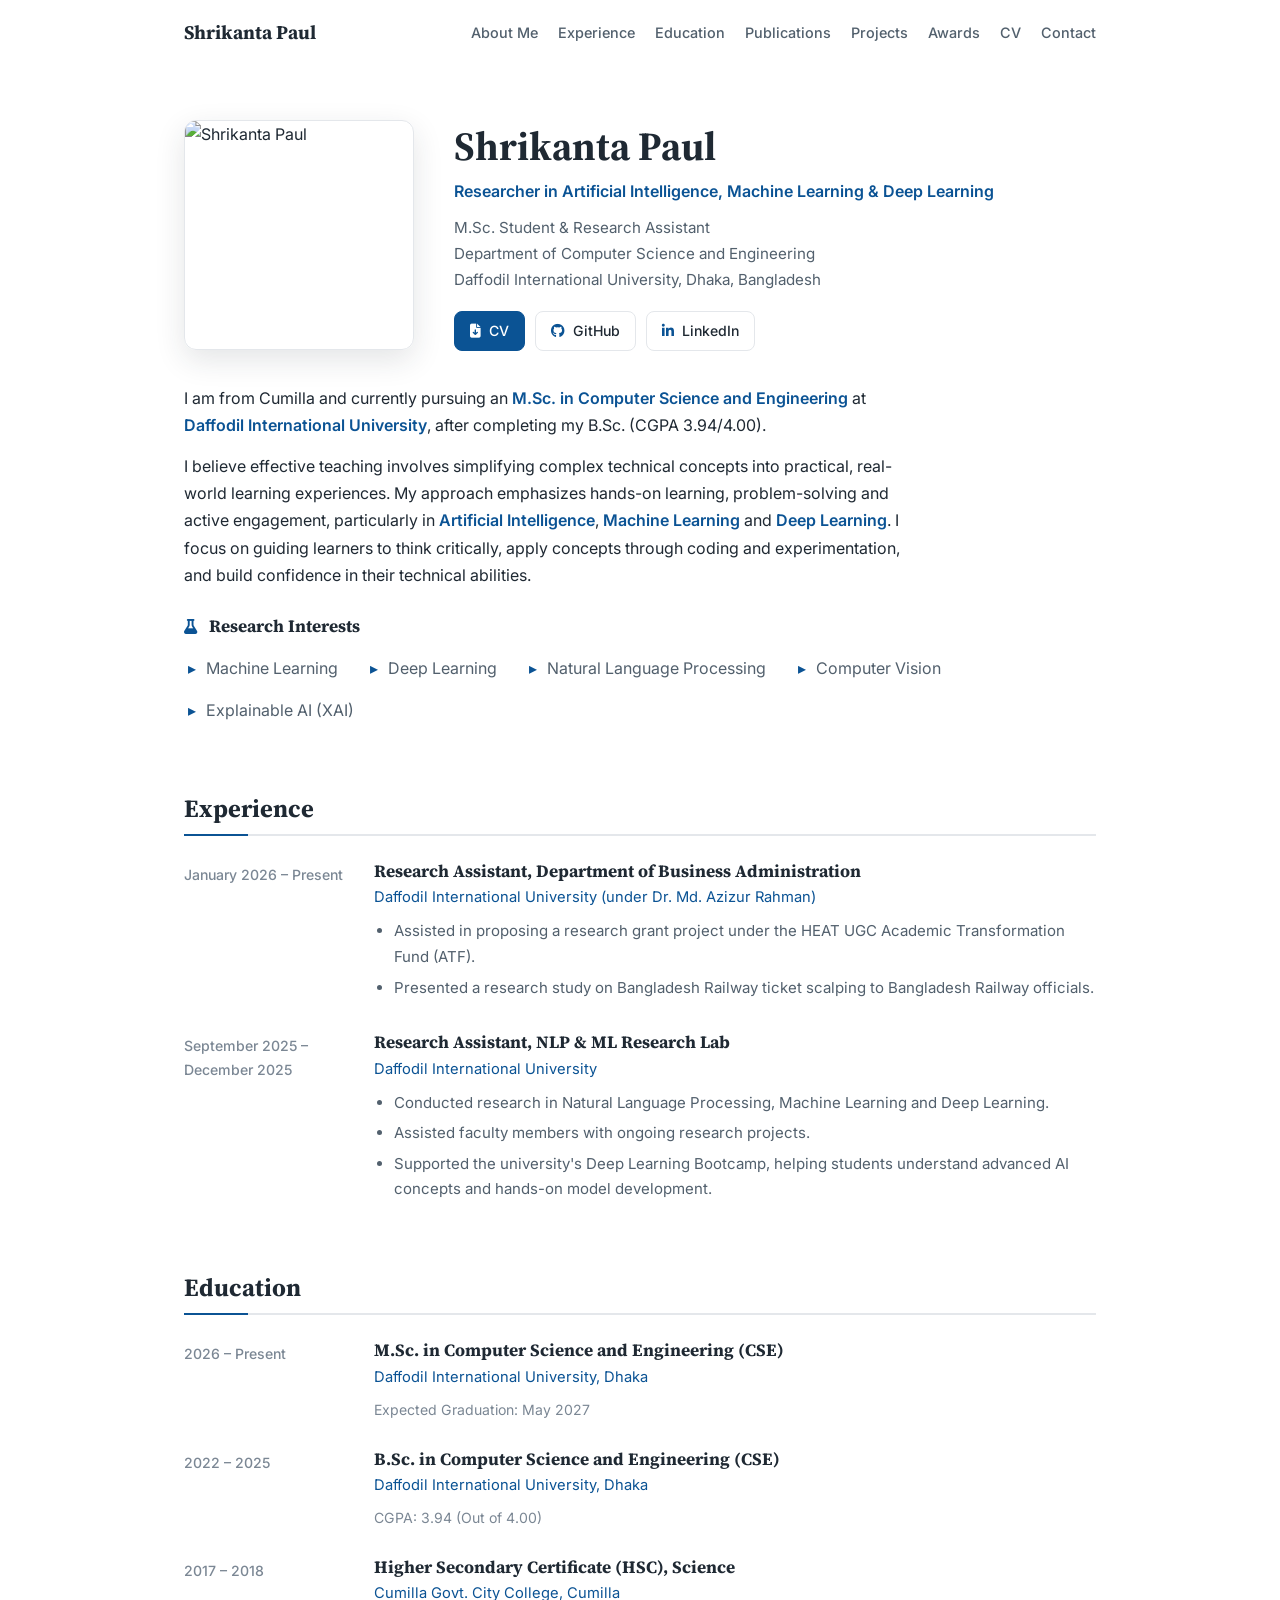
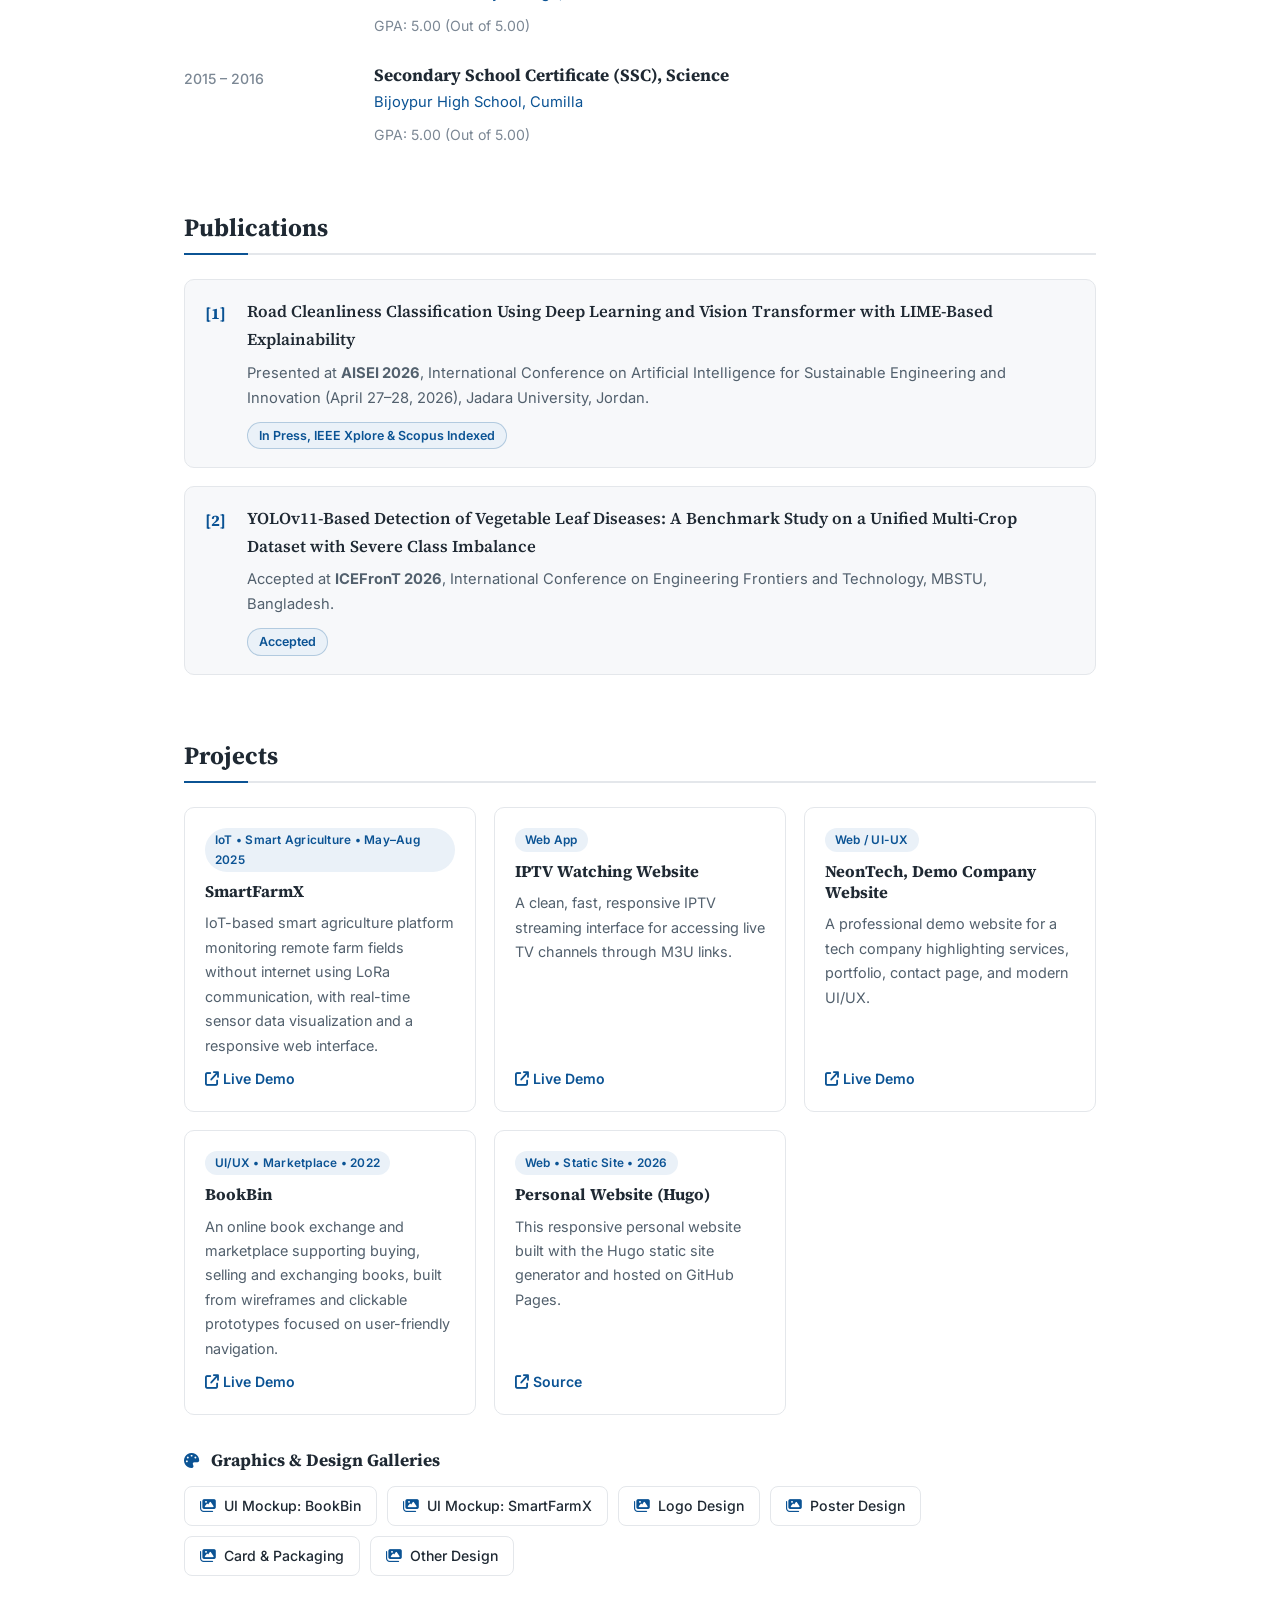
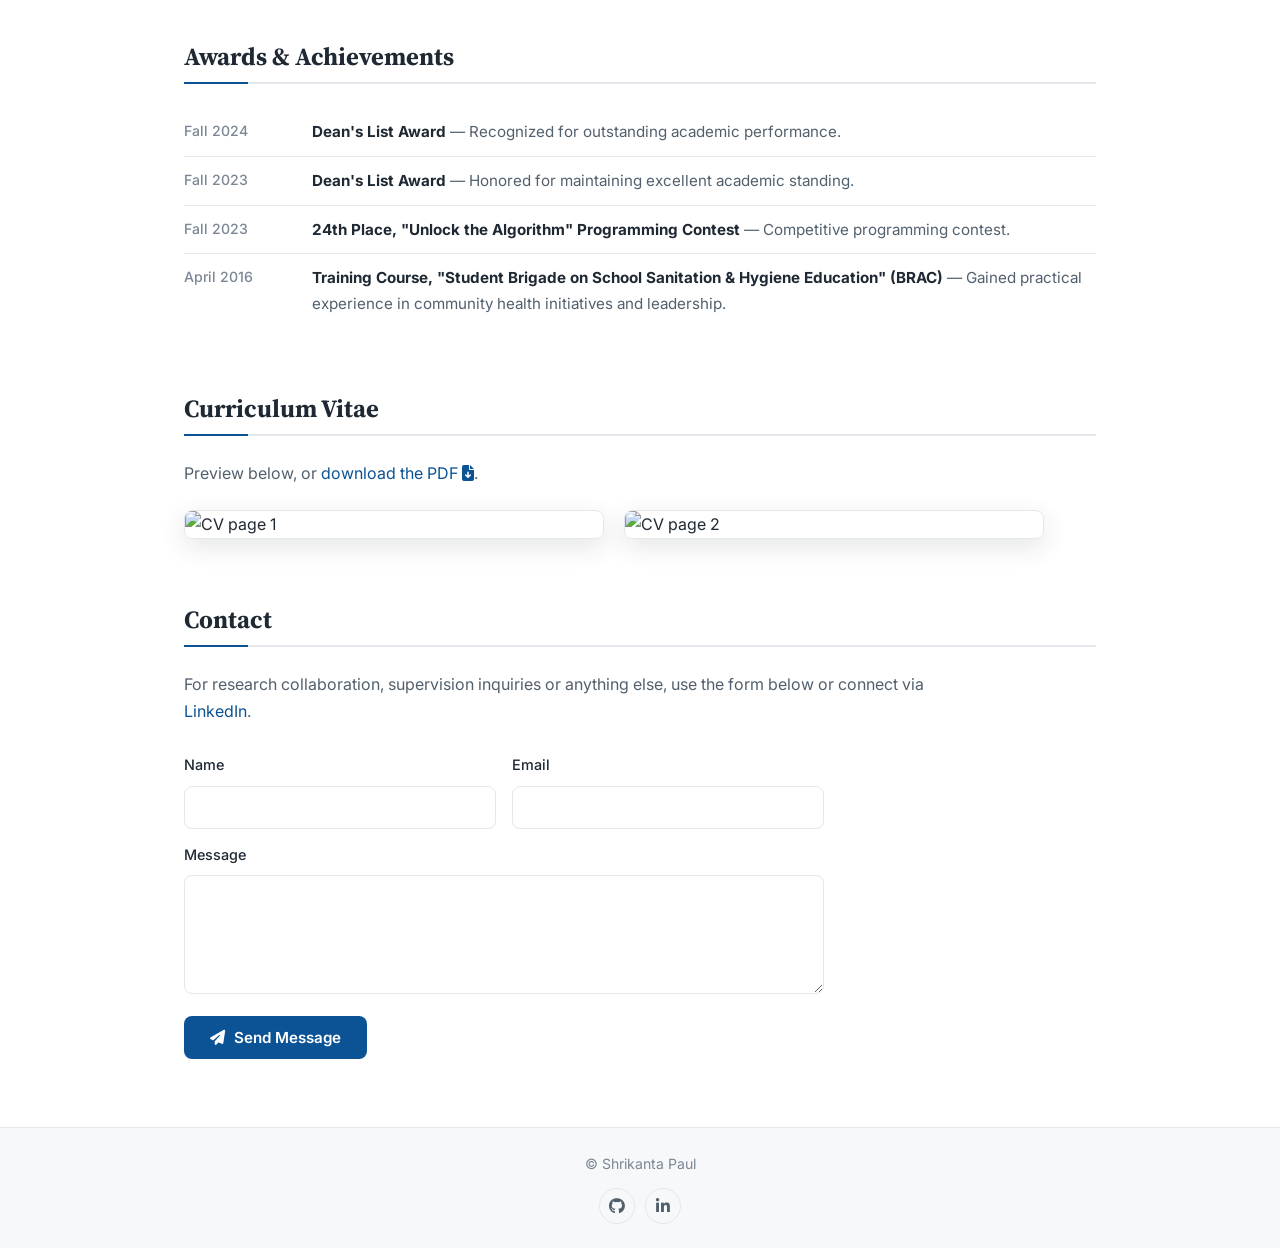
==== index.html @ 0e190e27 "Deploy: footer social links" ====
<!doctype html><html lang=en-us><head><meta name=generator content="Hugo 0.163.3"><meta charset=UTF-8><meta name=viewport content="width=device-width,initial-scale=1"><title>Shrikanta Paul | AI & ML Researcher</title><meta name=description content="Shrikanta Paul, AI and Machine Learning Researcher. M.Sc. CSE student exploring Artificial Intelligence, Machine Learning and Deep Learning."><link rel=icon href=/favicon.svg type=image/svg+xml><link rel=preconnect href=https://fonts.googleapis.com><link rel=preconnect href=https://fonts.gstatic.com crossorigin><link href="https://fonts.googleapis.com/css2?family=Source+Serif+4:ital,opsz,wght@0,8..60,400;0,8..60,600;0,8..60,700;1,8..60,400&family=Inter:wght@400;500;600&display=swap" rel=stylesheet><link rel=stylesheet href=https://cdnjs.cloudflare.com/ajax/libs/font-awesome/6.5.0/css/all.min.css><link rel=stylesheet href=/css/main.min.c686d655501d9cb1cd0c669bfc68cc7a41bc834d6777357bebd9954d4dd7a2ab.css integrity="sha256-xobWVVAdnLHNDGab/GjMekG8g01ndzV769mVTU3Xoqs="></head><body><header><nav><a href=#top class=nav-brand>Shrikanta Paul</a>
<button class=nav-toggle aria-label=Menu><i class="fas fa-bars"></i></button><ul id=navMenu><li><a href=#about>About Me</a></li><li><a href=#experience>Experience</a></li><li><a href=#education>Education</a></li><li><a href=#publications>Publications</a></li><li><a href=#projects>Projects</a></li><li><a href=#awards>Awards</a></li><li><a href=#cv>CV</a></li><li><a href=#contact>Contact</a></li></ul></nav></header><main id=top><section class="section profile" id=about><div class=profile-grid><div class=profile-photo><img src=/img/profile.png alt="Shrikanta Paul"></div><div class=profile-head><h1>Shrikanta Paul</h1><p class=profile-role>Researcher in Artificial Intelligence, Machine Learning & Deep Learning</p><p class=profile-affil>M.Sc. Student & Research Assistant<br>Department of Computer Science and Engineering<br>Daffodil International University, Dhaka, Bangladesh</p><div class=profile-links><a href=/files/Shrikanta_Paul_CV.pdf download class="plink plink-primary"><i class="fas fa-file-arrow-down"></i> CV</a>
<a href=https://github.com/spaul571 target=_blank rel=noopener class=plink><i class="fab fa-github"></i> GitHub</a>
<a href=https://www.linkedin.com/in/spaul571/ target=_blank rel=noopener class=plink><i class="fab fa-linkedin-in"></i> LinkedIn</a></div></div></div><div class=bio><p>I am from Cumilla and currently pursuing an <strong>M.Sc. in Computer Science and Engineering</strong> at <strong>Daffodil International University</strong>, after completing my B.Sc. (CGPA 3.94/4.00).</p><p>I believe effective teaching involves simplifying complex technical concepts into practical, real-world learning experiences. My approach emphasizes hands-on learning, problem-solving and active engagement, particularly in <strong>Artificial Intelligence</strong>, <strong>Machine Learning</strong> and <strong>Deep Learning</strong>. I focus on guiding learners to think critically, apply concepts through coding and experimentation, and build confidence in their technical abilities.</p></div><div class=interests-block><h3 class=minihead><i class="fas fa-flask"></i> Research Interests</h3><ul class=interests><li>Machine Learning</li><li>Deep Learning</li><li>Natural Language Processing</li><li>Computer Vision</li><li>Explainable AI (XAI)</li></ul></div></section><section class=section id=experience><h2 class=section-title>Experience</h2><div class=exp-list><div class=exp><div class=exp-side>January 2026 – Present</div><div class=exp-body><h3>Research Assistant, Department of Business Administration</h3><p class=exp-org>Daffodil International University (under Dr. Md. Azizur Rahman)</p><ul><li>Assisted in proposing a research grant project under the HEAT UGC Academic Transformation Fund (ATF).</li><li>Presented a research study on Bangladesh Railway ticket scalping to Bangladesh Railway officials.</li></ul></div></div><div class=exp><div class=exp-side>September 2025 – December 2025</div><div class=exp-body><h3>Research Assistant, NLP & ML Research Lab</h3><p class=exp-org>Daffodil International University</p><ul><li>Conducted research in Natural Language Processing, Machine Learning and Deep Learning.</li><li>Assisted faculty members with ongoing research projects.</li><li>Supported the university's Deep Learning Bootcamp, helping students understand advanced AI concepts and hands-on model development.</li></ul></div></div></div></section><section class=section id=education><h2 class=section-title>Education</h2><div class=exp-list><div class=exp><div class=exp-side>2026 – Present</div><div class=exp-body><h3>M.Sc. in Computer Science and Engineering (CSE)</h3><p class=exp-org>Daffodil International University, Dhaka</p><p class=edu-detail>Expected Graduation: May 2027</p></div></div><div class=exp><div class=exp-side>2022 – 2025</div><div class=exp-body><h3>B.Sc. in Computer Science and Engineering (CSE)</h3><p class=exp-org>Daffodil International University, Dhaka</p><p class=edu-detail>CGPA: 3.94 (Out of 4.00)</p></div></div><div class=exp><div class=exp-side>2017 – 2018</div><div class=exp-body><h3>Higher Secondary Certificate (HSC), Science</h3><p class=exp-org>Cumilla Govt. City College, Cumilla</p><p class=edu-detail>GPA: 5.00 (Out of 5.00)</p></div></div><div class=exp><div class=exp-side>2015 – 2016</div><div class=exp-body><h3>Secondary School Certificate (SSC), Science</h3><p class=exp-org>Bijoypur High School, Cumilla</p><p class=edu-detail>GPA: 5.00 (Out of 5.00)</p></div></div></div></section><section class=section id=publications><h2 class=section-title>Publications</h2><ol class=pub-list><li class=pub><p class=pub-title>Road Cleanliness Classification Using Deep Learning and Vision Transformer with LIME-Based Explainability</p><p class=pub-venue>Presented at <strong>AISEI 2026</strong>, International Conference on Artificial Intelligence for Sustainable Engineering and Innovation (April 27–28, 2026), Jadara University, Jordan.</p><span class=pub-status>In Press, IEEE Xplore & Scopus Indexed</span></li><li class=pub><p class=pub-title>YOLOv11-Based Detection of Vegetable Leaf Diseases: A Benchmark Study on a Unified Multi-Crop Dataset with Severe Class Imbalance</p><p class=pub-venue>Accepted at <strong>ICEFronT 2026</strong>, International Conference on Engineering Frontiers and Technology, MBSTU, Bangladesh.</p><span class=pub-status>Accepted</span></li></ol></section><section class=section id=projects><h2 class=section-title>Projects</h2><div class=proj-grid><div class=proj><span class=proj-tag>IoT • Smart Agriculture • May–Aug 2025</span><h3>SmartFarmX</h3><p>IoT-based smart agriculture platform monitoring remote farm fields without internet using LoRa communication, with real-time sensor data visualization and a responsive web interface.</p><a href=https://smart-farm-x-web.vercel.app/ target=_blank rel=noopener class=proj-link><i class="fas fa-arrow-up-right-from-square"></i> Live Demo</a></div><div class=proj><span class=proj-tag>Web App</span><h3>IPTV Watching Website</h3><p>A clean, fast, responsive IPTV streaming interface for accessing live TV channels through M3U links.</p><a href=https://iptv-nine-mu.vercel.app/ target=_blank rel=noopener class=proj-link><i class="fas fa-arrow-up-right-from-square"></i> Live Demo</a></div><div class=proj><span class=proj-tag>Web / UI-UX</span><h3>NeonTech, Demo Company Website</h3><p>A professional demo website for a tech company highlighting services, portfolio, contact page, and modern UI/UX.</p><a href=https://neon-tech-lemon.vercel.app/ target=_blank rel=noopener class=proj-link><i class="fas fa-arrow-up-right-from-square"></i> Live Demo</a></div><div class=proj><span class=proj-tag>UI/UX • Marketplace • 2022</span><h3>BookBin</h3><p>An online book exchange and marketplace supporting buying, selling and exchanging books, built from wireframes and clickable prototypes focused on user-friendly navigation.</p><a href=https://book-bin.vercel.app/ target=_blank rel=noopener class=proj-link><i class="fas fa-arrow-up-right-from-square"></i> Live Demo</a></div><div class=proj><span class=proj-tag>Web • Static Site • 2026</span><h3>Personal Website (Hugo)</h3><p>This responsive personal website built with the Hugo static site generator and hosted on GitHub Pages.</p><a href=https://github.com/spaul571/spaul571.github.io target=_blank rel=noopener class=proj-link><i class="fas fa-arrow-up-right-from-square"></i> Source</a></div></div><h3 class="minihead gallery-head"><i class="fas fa-palette"></i> Graphics & Design Galleries</h3><div class=gallery-links><a href="https://drive.google.com/drive/folders/1dFiENhHYi3uqFHRtt2kC9nS1DutMg8PA?usp=sharing" target=_blank rel=noopener class=plink><i class="fas fa-images"></i> UI Mockup: BookBin</a>
<a href="https://drive.google.com/drive/folders/19_RV44xCuXRyS_zGtEiZJJUvyyCZaxeF?usp=sharing" target=_blank rel=noopener class=plink><i class="fas fa-images"></i> UI Mockup: SmartFarmX</a>
<a href="https://drive.google.com/drive/folders/1LIZGwn8Xtza4l0kOhp_63oBq0ILiDCh_?usp=sharing" target=_blank rel=noopener class=plink><i class="fas fa-images"></i> Logo Design</a>
<a href="https://drive.google.com/drive/folders/1N9jx-7cYmVI6q_qzzs6HKSzXKYJD4tTV?usp=sharing" target=_blank rel=noopener class=plink><i class="fas fa-images"></i> Poster Design</a>
<a href="https://drive.google.com/drive/folders/13kSblbI6_4yY5yyubV-zOzgXqsFllXiB?usp=sharing" target=_blank rel=noopener class=plink><i class="fas fa-images"></i> Card & Packaging</a>
<a href="https://drive.google.com/drive/folders/1x_8MqnDj3zU004iTFVY1QnDr-uJ0KNbg?usp=sharing" target=_blank rel=noopener class=plink><i class="fas fa-images"></i> Other Design</a></div></section><section class=section id=awards><h2 class=section-title>Awards & Achievements</h2><ul class=award-list><li><span class=award-year>Fall 2024</span>
<span class=award-text><strong>Dean's List Award</strong> — Recognized for outstanding academic performance.</span></li><li><span class=award-year>Fall 2023</span>
<span class=award-text><strong>Dean's List Award</strong> — Honored for maintaining excellent academic standing.</span></li><li><span class=award-year>Fall 2023</span>
<span class=award-text><strong>24th Place, "Unlock the Algorithm" Programming Contest</strong> — Competitive programming contest.</span></li><li><span class=award-year>April 2016</span>
<span class=award-text><strong>Training Course, "Student Brigade on School Sanitation & Hygiene Education" (BRAC)</strong> — Gained practical experience in community health initiatives and leadership.</span></li></ul></section><section class=section id=cv><h2 class=section-title>Curriculum Vitae</h2><p class=cv-lead>Preview below, or <a href=/files/Shrikanta_Paul_CV.pdf download>download the PDF <i class="fas fa-file-arrow-down"></i></a>.</p><div class=resume-preview><img src=/img/resume-page-1.png alt="CV page 1" loading=lazy>
<img src=/img/resume-page-2.png alt="CV page 2" loading=lazy></div></section><section class=section id=contact><h2 class=section-title>Contact</h2><p class=cv-lead>For research collaboration, supervision inquiries or anything else, use the form below or connect via <a href=https://www.linkedin.com/in/spaul571/ target=_blank rel=noopener>LinkedIn</a>.</p><form class=contact-form action=https://formsubmit.co/paul15-4868@diu.edu.bd method=POST><input type=hidden name=_subject value="New message from personal website">
<input type=hidden name=_captcha value=false>
<input type=hidden name=_template value=table><div class=form-row><div><label for=name>Name</label>
<input type=text id=name name=name required></div><div><label for=email>Email</label>
<input type=email id=email name=email required></div></div><label for=message>Message</label>
<textarea id=message name=message rows=5 required></textarea>
<button type=submit><i class="fas fa-paper-plane"></i> Send Message</button></form></section></main><footer><div class=footer-inner><p>© Shrikanta Paul</p><div class=footer-socials><a href=https://github.com/spaul571 target=_blank rel=noopener aria-label=GitHub><i class="fab fa-github"></i></a>
<a href=https://www.linkedin.com/in/spaul571/ target=_blank rel=noopener aria-label=LinkedIn><i class="fab fa-linkedin-in"></i></a></div></div></footer><button class=to-top id=toTop aria-label="Back to top"><i class="fas fa-arrow-up"></i></button>
<script>const toggle=document.querySelector(".nav-toggle"),menu=document.getElementById("navMenu");toggle.addEventListener("click",()=>menu.classList.toggle("open")),menu.querySelectorAll("a").forEach(e=>e.addEventListener("click",()=>menu.classList.remove("open")));const toTop=document.getElementById("toTop");window.addEventListener("scroll",()=>{toTop.classList.toggle("show",window.scrollY>500),document.querySelector("header").classList.toggle("scrolled",window.scrollY>10)}),toTop.addEventListener("click",()=>window.scrollTo({top:0,behavior:"smooth"}))</script></body></html>
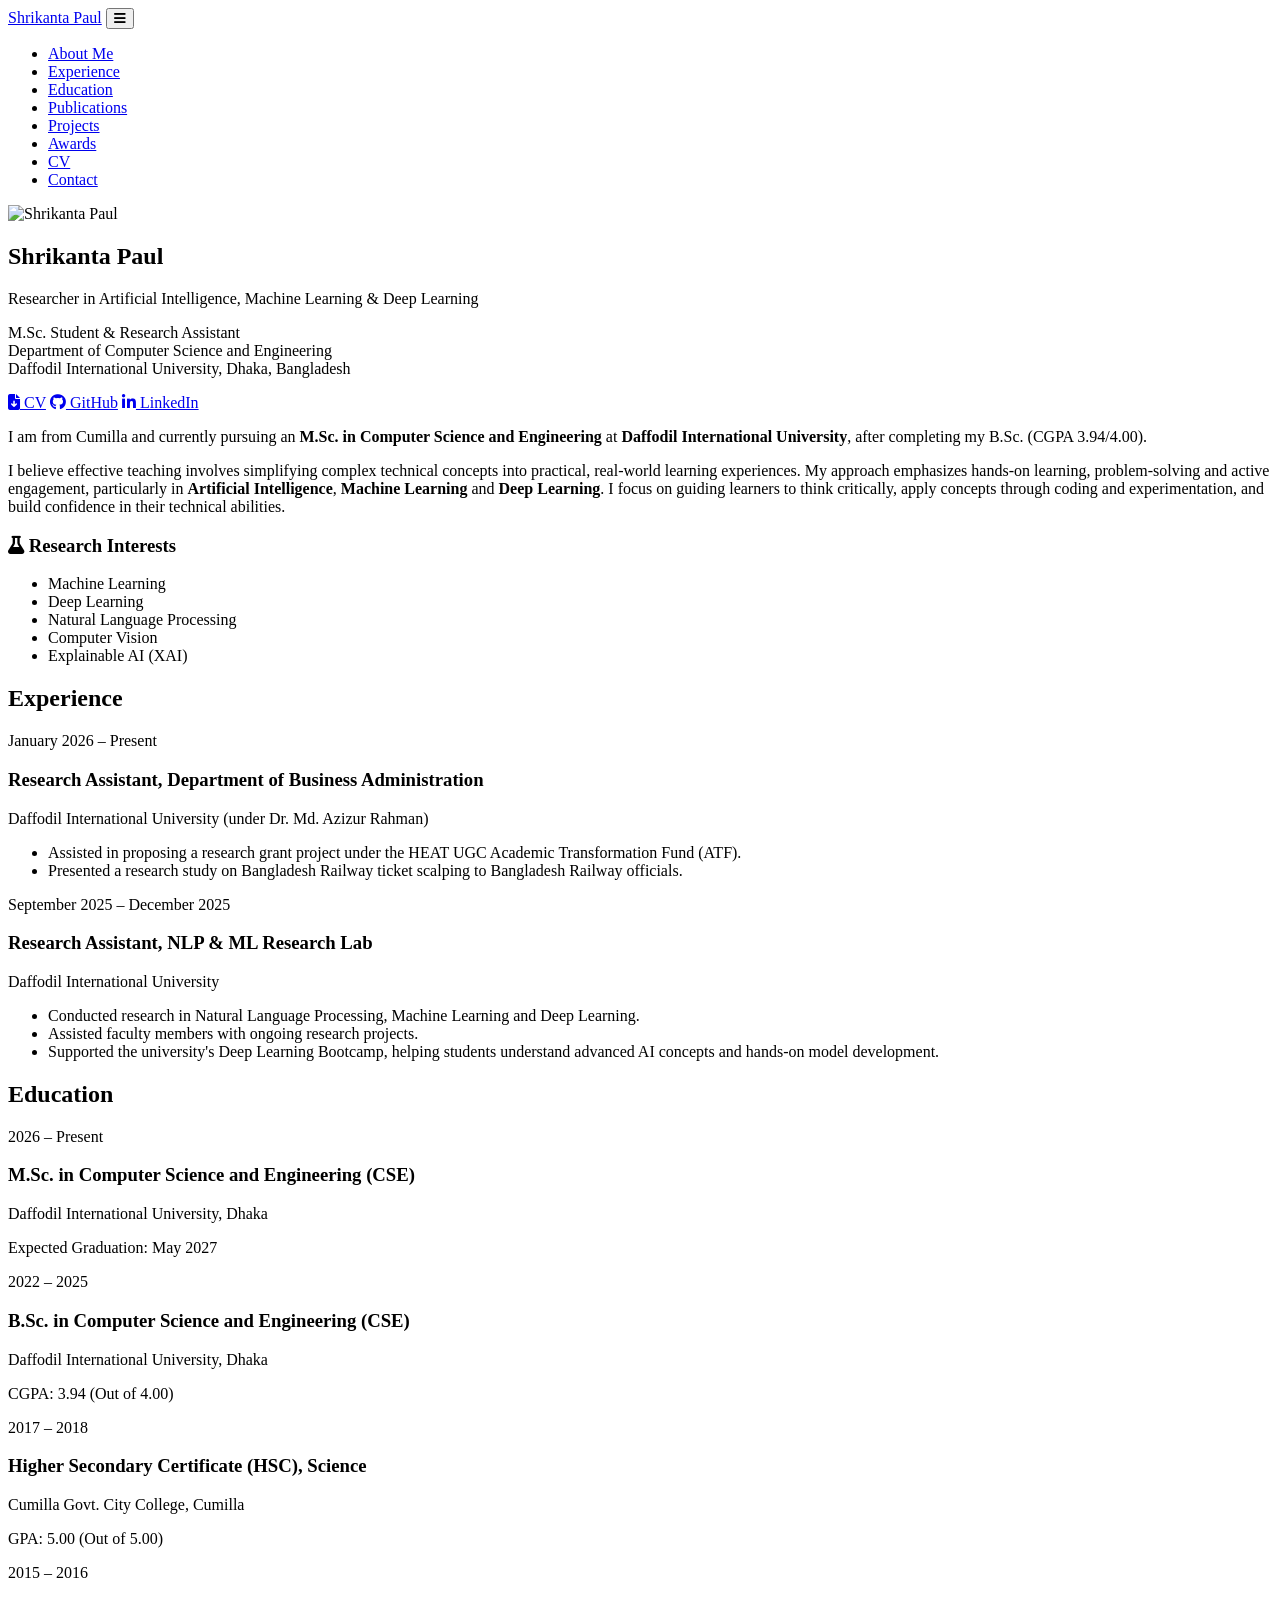
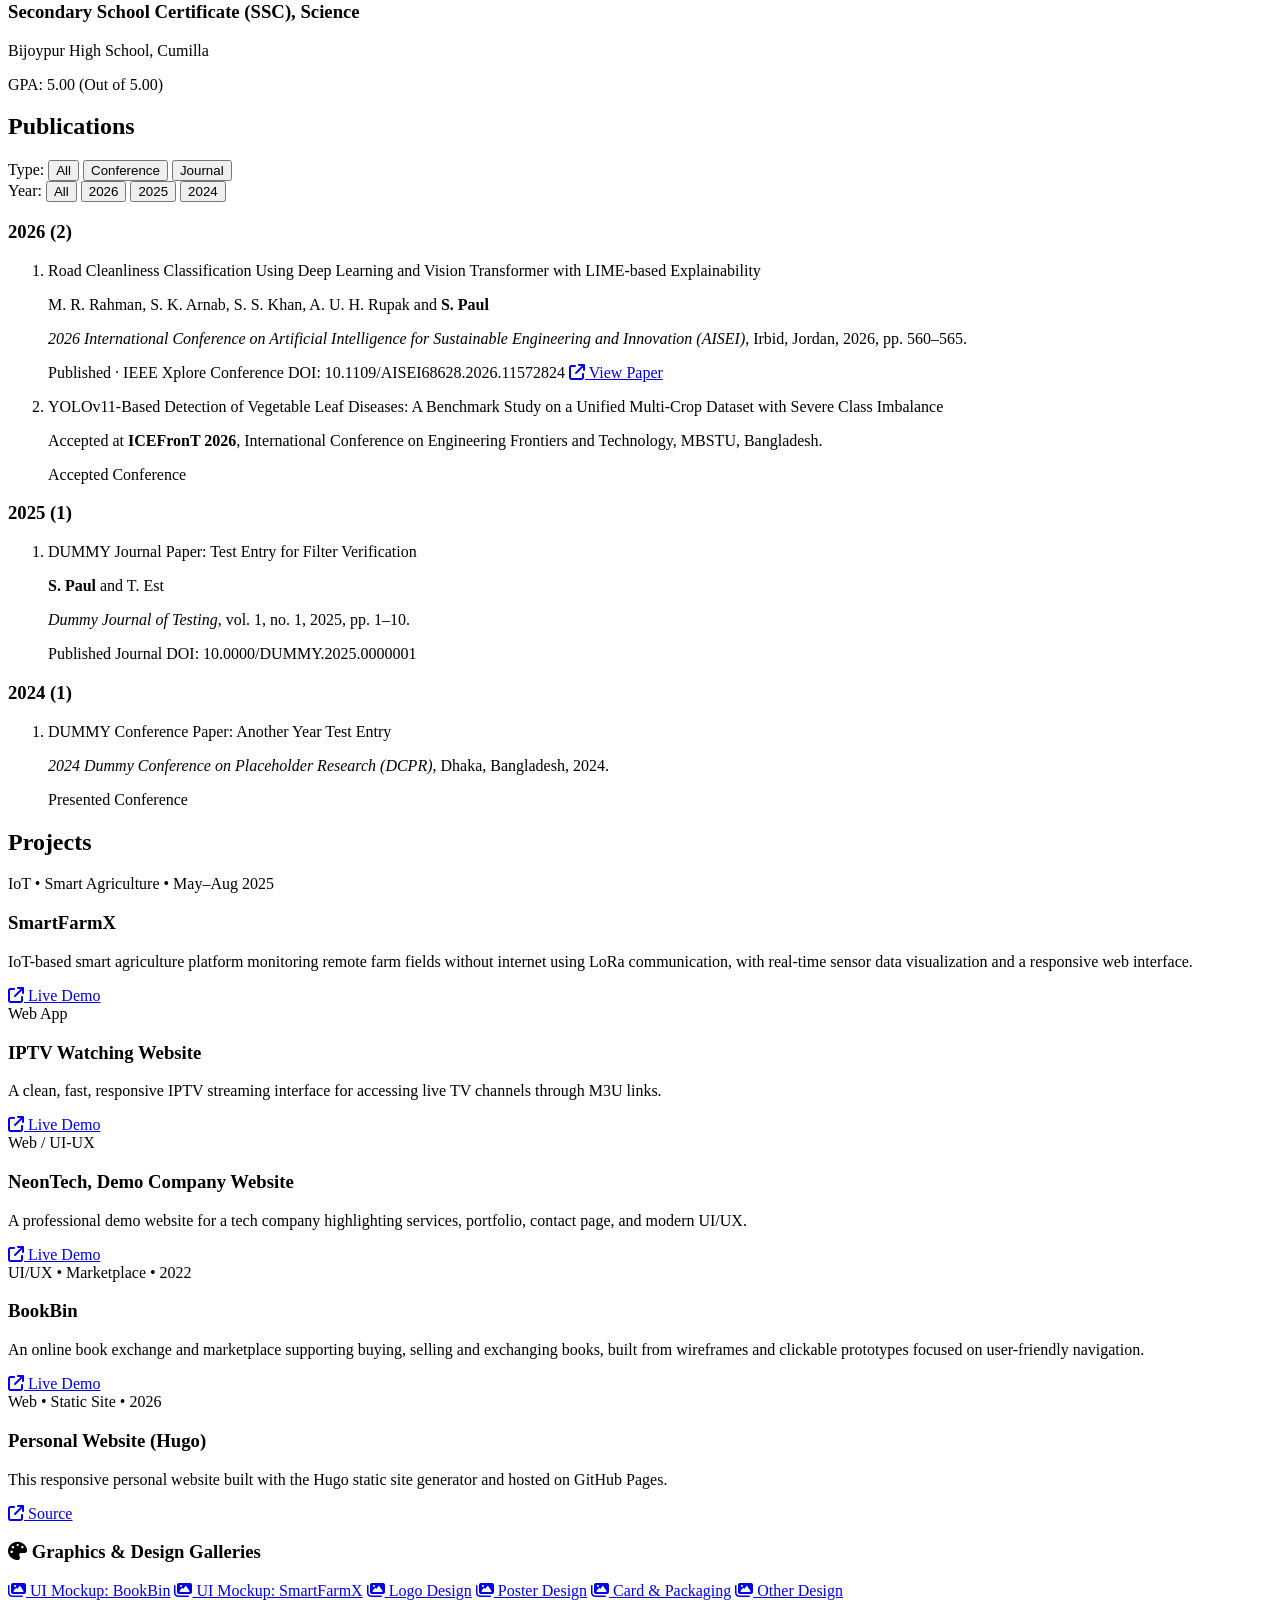
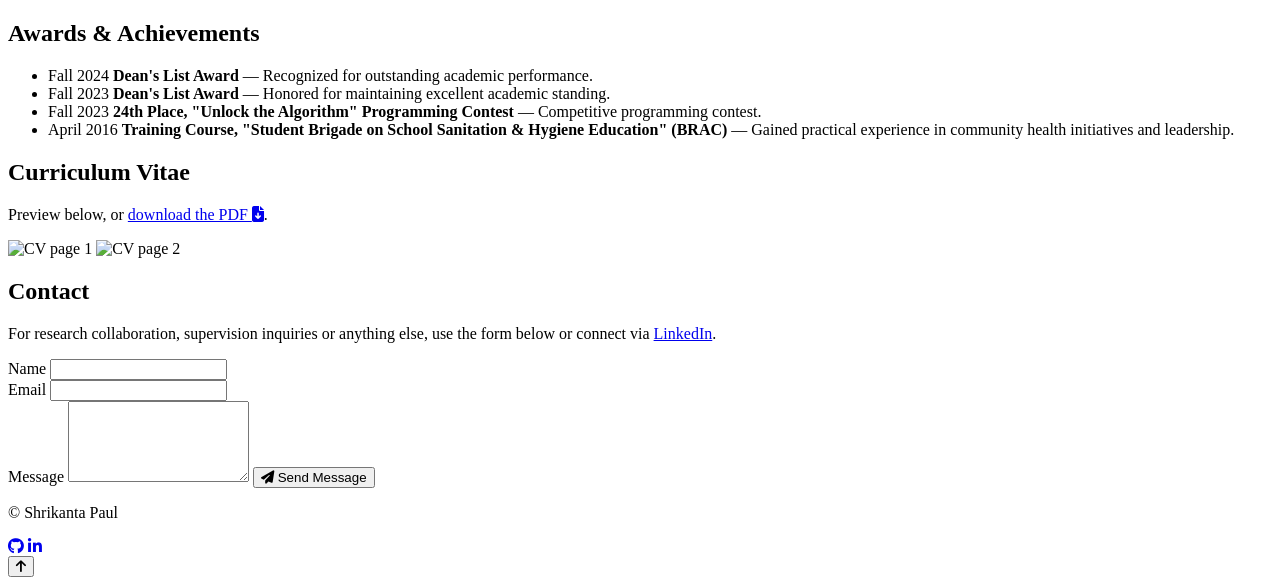
==== commit ec2f5eeb: "Deploy: dummy publications for filter test" ====
--- a/index.html
+++ b/index.html
@@ -1,7 +1,21 @@
-<!doctype html><html lang=en-us><head><meta name=generator content="Hugo 0.163.3"><meta charset=UTF-8><meta name=viewport content="width=device-width,initial-scale=1"><title>Shrikanta Paul | AI & ML Researcher</title><meta name=description content="Shrikanta Paul, AI and Machine Learning Researcher. M.Sc. CSE student exploring Artificial Intelligence, Machine Learning and Deep Learning."><link rel=icon href=/favicon.svg type=image/svg+xml><link rel=preconnect href=https://fonts.googleapis.com><link rel=preconnect href=https://fonts.gstatic.com crossorigin><link href="https://fonts.googleapis.com/css2?family=Source+Serif+4:ital,opsz,wght@0,8..60,400;0,8..60,600;0,8..60,700;1,8..60,400&family=Inter:wght@400;500;600&display=swap" rel=stylesheet><link rel=stylesheet href=https://cdnjs.cloudflare.com/ajax/libs/font-awesome/6.5.0/css/all.min.css><link rel=stylesheet href=/css/main.min.c686d655501d9cb1cd0c669bfc68cc7a41bc834d6777357bebd9954d4dd7a2ab.css integrity="sha256-xobWVVAdnLHNDGab/GjMekG8g01ndzV769mVTU3Xoqs="></head><body><header><nav><a href=#top class=nav-brand>Shrikanta Paul</a>
+<!doctype html><html lang=en-us><head><meta name=generator content="Hugo 0.163.3"><meta charset=UTF-8><meta name=viewport content="width=device-width,initial-scale=1"><title>Shrikanta Paul | AI & ML Researcher</title><meta name=description content="Shrikanta Paul, AI and Machine Learning Researcher. M.Sc. CSE student exploring Artificial Intelligence, Machine Learning and Deep Learning."><link rel=icon href=/favicon.svg type=image/svg+xml><link rel=preconnect href=https://fonts.googleapis.com><link rel=preconnect href=https://fonts.gstatic.com crossorigin><link href="https://fonts.googleapis.com/css2?family=Source+Serif+4:ital,opsz,wght@0,8..60,400;0,8..60,600;0,8..60,700;1,8..60,400&family=Inter:wght@400;500;600&display=swap" rel=stylesheet><link rel=stylesheet href=https://cdnjs.cloudflare.com/ajax/libs/font-awesome/6.5.0/css/all.min.css><link rel=stylesheet href=/css/main.min.a2bba196ff5c4017986a9aeb77b59c8ac0eb6acfdda471c4b9be50183dd82ee7.css integrity="sha256-oruhlv9cQBeYaprrd7WcisDras/dpHHEub5QGD3YLuc="></head><body><header><nav><a href=#top class=nav-brand>Shrikanta Paul</a>
 <button class=nav-toggle aria-label=Menu><i class="fas fa-bars"></i></button><ul id=navMenu><li><a href=#about>About Me</a></li><li><a href=#experience>Experience</a></li><li><a href=#education>Education</a></li><li><a href=#publications>Publications</a></li><li><a href=#projects>Projects</a></li><li><a href=#awards>Awards</a></li><li><a href=#cv>CV</a></li><li><a href=#contact>Contact</a></li></ul></nav></header><main id=top><section class="section profile" id=about><div class=profile-grid><div class=profile-photo><img src=/img/profile.png alt="Shrikanta Paul"></div><div class=profile-head><h1>Shrikanta Paul</h1><p class=profile-role>Researcher in Artificial Intelligence, Machine Learning & Deep Learning</p><p class=profile-affil>M.Sc. Student & Research Assistant<br>Department of Computer Science and Engineering<br>Daffodil International University, Dhaka, Bangladesh</p><div class=profile-links><a href=/files/Shrikanta_Paul_CV.pdf download class="plink plink-primary"><i class="fas fa-file-arrow-down"></i> CV</a>
 <a href=https://github.com/spaul571 target=_blank rel=noopener class=plink><i class="fab fa-github"></i> GitHub</a>
-<a href=https://www.linkedin.com/in/spaul571/ target=_blank rel=noopener class=plink><i class="fab fa-linkedin-in"></i> LinkedIn</a></div></div></div><div class=bio><p>I am from Cumilla and currently pursuing an <strong>M.Sc. in Computer Science and Engineering</strong> at <strong>Daffodil International University</strong>, after completing my B.Sc. (CGPA 3.94/4.00).</p><p>I believe effective teaching involves simplifying complex technical concepts into practical, real-world learning experiences. My approach emphasizes hands-on learning, problem-solving and active engagement, particularly in <strong>Artificial Intelligence</strong>, <strong>Machine Learning</strong> and <strong>Deep Learning</strong>. I focus on guiding learners to think critically, apply concepts through coding and experimentation, and build confidence in their technical abilities.</p></div><div class=interests-block><h3 class=minihead><i class="fas fa-flask"></i> Research Interests</h3><ul class=interests><li>Machine Learning</li><li>Deep Learning</li><li>Natural Language Processing</li><li>Computer Vision</li><li>Explainable AI (XAI)</li></ul></div></section><section class=section id=experience><h2 class=section-title>Experience</h2><div class=exp-list><div class=exp><div class=exp-side>January 2026 – Present</div><div class=exp-body><h3>Research Assistant, Department of Business Administration</h3><p class=exp-org>Daffodil International University (under Dr. Md. Azizur Rahman)</p><ul><li>Assisted in proposing a research grant project under the HEAT UGC Academic Transformation Fund (ATF).</li><li>Presented a research study on Bangladesh Railway ticket scalping to Bangladesh Railway officials.</li></ul></div></div><div class=exp><div class=exp-side>September 2025 – December 2025</div><div class=exp-body><h3>Research Assistant, NLP & ML Research Lab</h3><p class=exp-org>Daffodil International University</p><ul><li>Conducted research in Natural Language Processing, Machine Learning and Deep Learning.</li><li>Assisted faculty members with ongoing research projects.</li><li>Supported the university's Deep Learning Bootcamp, helping students understand advanced AI concepts and hands-on model development.</li></ul></div></div></div></section><section class=section id=education><h2 class=section-title>Education</h2><div class=exp-list><div class=exp><div class=exp-side>2026 – Present</div><div class=exp-body><h3>M.Sc. in Computer Science and Engineering (CSE)</h3><p class=exp-org>Daffodil International University, Dhaka</p><p class=edu-detail>Expected Graduation: May 2027</p></div></div><div class=exp><div class=exp-side>2022 – 2025</div><div class=exp-body><h3>B.Sc. in Computer Science and Engineering (CSE)</h3><p class=exp-org>Daffodil International University, Dhaka</p><p class=edu-detail>CGPA: 3.94 (Out of 4.00)</p></div></div><div class=exp><div class=exp-side>2017 – 2018</div><div class=exp-body><h3>Higher Secondary Certificate (HSC), Science</h3><p class=exp-org>Cumilla Govt. City College, Cumilla</p><p class=edu-detail>GPA: 5.00 (Out of 5.00)</p></div></div><div class=exp><div class=exp-side>2015 – 2016</div><div class=exp-body><h3>Secondary School Certificate (SSC), Science</h3><p class=exp-org>Bijoypur High School, Cumilla</p><p class=edu-detail>GPA: 5.00 (Out of 5.00)</p></div></div></div></section><section class=section id=publications><h2 class=section-title>Publications</h2><ol class=pub-list><li class=pub><p class=pub-title>Road Cleanliness Classification Using Deep Learning and Vision Transformer with LIME-Based Explainability</p><p class=pub-venue>Presented at <strong>AISEI 2026</strong>, International Conference on Artificial Intelligence for Sustainable Engineering and Innovation (April 27–28, 2026), Jadara University, Jordan.</p><span class=pub-status>In Press, IEEE Xplore & Scopus Indexed</span></li><li class=pub><p class=pub-title>YOLOv11-Based Detection of Vegetable Leaf Diseases: A Benchmark Study on a Unified Multi-Crop Dataset with Severe Class Imbalance</p><p class=pub-venue>Accepted at <strong>ICEFronT 2026</strong>, International Conference on Engineering Frontiers and Technology, MBSTU, Bangladesh.</p><span class=pub-status>Accepted</span></li></ol></section><section class=section id=projects><h2 class=section-title>Projects</h2><div class=proj-grid><div class=proj><span class=proj-tag>IoT • Smart Agriculture • May–Aug 2025</span><h3>SmartFarmX</h3><p>IoT-based smart agriculture platform monitoring remote farm fields without internet using LoRa communication, with real-time sensor data visualization and a responsive web interface.</p><a href=https://smart-farm-x-web.vercel.app/ target=_blank rel=noopener class=proj-link><i class="fas fa-arrow-up-right-from-square"></i> Live Demo</a></div><div class=proj><span class=proj-tag>Web App</span><h3>IPTV Watching Website</h3><p>A clean, fast, responsive IPTV streaming interface for accessing live TV channels through M3U links.</p><a href=https://iptv-nine-mu.vercel.app/ target=_blank rel=noopener class=proj-link><i class="fas fa-arrow-up-right-from-square"></i> Live Demo</a></div><div class=proj><span class=proj-tag>Web / UI-UX</span><h3>NeonTech, Demo Company Website</h3><p>A professional demo website for a tech company highlighting services, portfolio, contact page, and modern UI/UX.</p><a href=https://neon-tech-lemon.vercel.app/ target=_blank rel=noopener class=proj-link><i class="fas fa-arrow-up-right-from-square"></i> Live Demo</a></div><div class=proj><span class=proj-tag>UI/UX • Marketplace • 2022</span><h3>BookBin</h3><p>An online book exchange and marketplace supporting buying, selling and exchanging books, built from wireframes and clickable prototypes focused on user-friendly navigation.</p><a href=https://book-bin.vercel.app/ target=_blank rel=noopener class=proj-link><i class="fas fa-arrow-up-right-from-square"></i> Live Demo</a></div><div class=proj><span class=proj-tag>Web • Static Site • 2026</span><h3>Personal Website (Hugo)</h3><p>This responsive personal website built with the Hugo static site generator and hosted on GitHub Pages.</p><a href=https://github.com/spaul571/spaul571.github.io target=_blank rel=noopener class=proj-link><i class="fas fa-arrow-up-right-from-square"></i> Source</a></div></div><h3 class="minihead gallery-head"><i class="fas fa-palette"></i> Graphics & Design Galleries</h3><div class=gallery-links><a href="https://drive.google.com/drive/folders/1dFiENhHYi3uqFHRtt2kC9nS1DutMg8PA?usp=sharing" target=_blank rel=noopener class=plink><i class="fas fa-images"></i> UI Mockup: BookBin</a>
+<a href=https://www.linkedin.com/in/spaul571/ target=_blank rel=noopener class=plink><i class="fab fa-linkedin-in"></i> LinkedIn</a></div></div></div><div class=bio><p>I am from Cumilla and currently pursuing an <strong>M.Sc. in Computer Science and Engineering</strong> at <strong>Daffodil International University</strong>, after completing my B.Sc. (CGPA 3.94/4.00).</p><p>I believe effective teaching involves simplifying complex technical concepts into practical, real-world learning experiences. My approach emphasizes hands-on learning, problem-solving and active engagement, particularly in <strong>Artificial Intelligence</strong>, <strong>Machine Learning</strong> and <strong>Deep Learning</strong>. I focus on guiding learners to think critically, apply concepts through coding and experimentation, and build confidence in their technical abilities.</p></div><div class=interests-block><h3 class=minihead><i class="fas fa-flask"></i> Research Interests</h3><ul class=interests><li>Machine Learning</li><li>Deep Learning</li><li>Natural Language Processing</li><li>Computer Vision</li><li>Explainable AI (XAI)</li></ul></div></section><section class=section id=experience><h2 class=section-title>Experience</h2><div class=exp-list><div class=exp><div class=exp-side>January 2026 – Present</div><div class=exp-body><h3>Research Assistant, Department of Business Administration</h3><p class=exp-org>Daffodil International University (under Dr. Md. Azizur Rahman)</p><ul><li>Assisted in proposing a research grant project under the HEAT UGC Academic Transformation Fund (ATF).</li><li>Presented a research study on Bangladesh Railway ticket scalping to Bangladesh Railway officials.</li></ul></div></div><div class=exp><div class=exp-side>September 2025 – December 2025</div><div class=exp-body><h3>Research Assistant, NLP & ML Research Lab</h3><p class=exp-org>Daffodil International University</p><ul><li>Conducted research in Natural Language Processing, Machine Learning and Deep Learning.</li><li>Assisted faculty members with ongoing research projects.</li><li>Supported the university's Deep Learning Bootcamp, helping students understand advanced AI concepts and hands-on model development.</li></ul></div></div></div></section><section class=section id=education><h2 class=section-title>Education</h2><div class=exp-list><div class=exp><div class=exp-side>2026 – Present</div><div class=exp-body><h3>M.Sc. in Computer Science and Engineering (CSE)</h3><p class=exp-org>Daffodil International University, Dhaka</p><p class=edu-detail>Expected Graduation: May 2027</p></div></div><div class=exp><div class=exp-side>2022 – 2025</div><div class=exp-body><h3>B.Sc. in Computer Science and Engineering (CSE)</h3><p class=exp-org>Daffodil International University, Dhaka</p><p class=edu-detail>CGPA: 3.94 (Out of 4.00)</p></div></div><div class=exp><div class=exp-side>2017 – 2018</div><div class=exp-body><h3>Higher Secondary Certificate (HSC), Science</h3><p class=exp-org>Cumilla Govt. City College, Cumilla</p><p class=edu-detail>GPA: 5.00 (Out of 5.00)</p></div></div><div class=exp><div class=exp-side>2015 – 2016</div><div class=exp-body><h3>Secondary School Certificate (SSC), Science</h3><p class=exp-org>Bijoypur High School, Cumilla</p><p class=edu-detail>GPA: 5.00 (Out of 5.00)</p></div></div></div></section><section class=section id=publications><h2 class=section-title>Publications</h2><div class=pub-filters><div class=filter-group data-filter-key=type><span class=filter-label>Type:</span>
+<button class="filter-btn active" data-filter=all>All</button>
+<button class=filter-btn data-filter=Conference>Conference</button>
+<button class=filter-btn data-filter=Journal>Journal</button></div><div class=filter-group data-filter-key=year><span class=filter-label>Year:</span>
+<button class="filter-btn active" data-filter=all>All</button>
+<button class=filter-btn data-filter=2026>2026</button>
+<button class=filter-btn data-filter=2025>2025</button>
+<button class=filter-btn data-filter=2024>2024</button></div></div><div class=pubs-wrap><div class=pub-year-group data-year=2026><h3 class=pub-year>2026 <span class=pub-count></span></h3><ol class=pub-list><li class=pub data-year=2026 data-type=Conference><p class=pub-title>Road Cleanliness Classification Using Deep Learning and Vision Transformer with LIME-based Explainability</p><p class=pub-authors>M. R. Rahman, S. K. Arnab, S. S. Khan, A. U. H. Rupak and <strong>S. Paul</strong></p><p class=pub-venue><em>2026 International Conference on Artificial Intelligence for Sustainable Engineering and Innovation (AISEI)</em>, Irbid, Jordan, 2026, pp. 560–565.</p><p class=pub-meta><span class=pub-status>Published · IEEE Xplore</span>
+<span class=pub-type>Conference</span>
+<span class=pub-doi>DOI: 10.1109/AISEI68628.2026.11572824</span>
+<a href=https://ieeexplore.ieee.org/document/11572824 target=_blank rel=noopener class=pub-link><i class="fas fa-arrow-up-right-from-square"></i> View Paper</a></p></li><li class=pub data-year=2026 data-type=Conference><p class=pub-title>YOLOv11-Based Detection of Vegetable Leaf Diseases: A Benchmark Study on a Unified Multi-Crop Dataset with Severe Class Imbalance</p><p class=pub-venue>Accepted at <strong>ICEFronT 2026</strong>, International Conference on Engineering Frontiers and Technology, MBSTU, Bangladesh.</p><p class=pub-meta><span class=pub-status>Accepted</span>
+<span class=pub-type>Conference</span></p></li></ol></div><div class=pub-year-group data-year=2025><h3 class=pub-year>2025 <span class=pub-count></span></h3><ol class=pub-list><li class=pub data-year=2025 data-type=Journal><p class=pub-title>DUMMY Journal Paper: Test Entry for Filter Verification</p><p class=pub-authors><strong>S. Paul</strong> and T. Est</p><p class=pub-venue><em>Dummy Journal of Testing</em>, vol. 1, no. 1, 2025, pp. 1–10.</p><p class=pub-meta><span class=pub-status>Published</span>
+<span class=pub-type>Journal</span>
+<span class=pub-doi>DOI: 10.0000/DUMMY.2025.0000001</span></p></li></ol></div><div class=pub-year-group data-year=2024><h3 class=pub-year>2024 <span class=pub-count></span></h3><ol class=pub-list><li class=pub data-year=2024 data-type=Conference><p class=pub-title>DUMMY Conference Paper: Another Year Test Entry</p><p class=pub-venue><em>2024 Dummy Conference on Placeholder Research (DCPR)</em>, Dhaka, Bangladesh, 2024.</p><p class=pub-meta><span class=pub-status>Presented</span>
+<span class=pub-type>Conference</span></p></li></ol></div><p class=pub-empty hidden>No publications match the selected filters.</p></div><script>(function(){const e={type:"all",year:"all"},n=document.querySelectorAll(".pub-year-group"),s=document.querySelector(".pub-empty");function t(){let t=0;n.forEach(n=>{let s=0;n.querySelectorAll(".pub").forEach(t=>{const n=(e.type==="all"||t.dataset.type===e.type)&&(e.year==="all"||t.dataset.year===e.year);t.style.display=n?"":"none",n&&s++}),n.querySelector(".pub-count").textContent="("+s+")",n.style.display=s?"":"none",t+=s}),s.hidden=t>0}document.querySelectorAll(".filter-group").forEach(n=>{const s=n.dataset.filterKey;n.querySelectorAll(".filter-btn").forEach(o=>{o.addEventListener("click",()=>{e[s]=o.dataset.filter,n.querySelectorAll(".filter-btn").forEach(e=>e.classList.toggle("active",e===o)),t()})})}),t()})()</script></section><section class=section id=projects><h2 class=section-title>Projects</h2><div class=proj-grid><div class=proj><span class=proj-tag>IoT • Smart Agriculture • May–Aug 2025</span><h3>SmartFarmX</h3><p>IoT-based smart agriculture platform monitoring remote farm fields without internet using LoRa communication, with real-time sensor data visualization and a responsive web interface.</p><a href=https://smart-farm-x-web.vercel.app/ target=_blank rel=noopener class=proj-link><i class="fas fa-arrow-up-right-from-square"></i> Live Demo</a></div><div class=proj><span class=proj-tag>Web App</span><h3>IPTV Watching Website</h3><p>A clean, fast, responsive IPTV streaming interface for accessing live TV channels through M3U links.</p><a href=https://iptv-nine-mu.vercel.app/ target=_blank rel=noopener class=proj-link><i class="fas fa-arrow-up-right-from-square"></i> Live Demo</a></div><div class=proj><span class=proj-tag>Web / UI-UX</span><h3>NeonTech, Demo Company Website</h3><p>A professional demo website for a tech company highlighting services, portfolio, contact page, and modern UI/UX.</p><a href=https://neon-tech-lemon.vercel.app/ target=_blank rel=noopener class=proj-link><i class="fas fa-arrow-up-right-from-square"></i> Live Demo</a></div><div class=proj><span class=proj-tag>UI/UX • Marketplace • 2022</span><h3>BookBin</h3><p>An online book exchange and marketplace supporting buying, selling and exchanging books, built from wireframes and clickable prototypes focused on user-friendly navigation.</p><a href=https://book-bin.vercel.app/ target=_blank rel=noopener class=proj-link><i class="fas fa-arrow-up-right-from-square"></i> Live Demo</a></div><div class=proj><span class=proj-tag>Web • Static Site • 2026</span><h3>Personal Website (Hugo)</h3><p>This responsive personal website built with the Hugo static site generator and hosted on GitHub Pages.</p><a href=https://github.com/spaul571/spaul571.github.io target=_blank rel=noopener class=proj-link><i class="fas fa-arrow-up-right-from-square"></i> Source</a></div></div><h3 class="minihead gallery-head"><i class="fas fa-palette"></i> Graphics & Design Galleries</h3><div class=gallery-links><a href="https://drive.google.com/drive/folders/1dFiENhHYi3uqFHRtt2kC9nS1DutMg8PA?usp=sharing" target=_blank rel=noopener class=plink><i class="fas fa-images"></i> UI Mockup: BookBin</a>
 <a href="https://drive.google.com/drive/folders/19_RV44xCuXRyS_zGtEiZJJUvyyCZaxeF?usp=sharing" target=_blank rel=noopener class=plink><i class="fas fa-images"></i> UI Mockup: SmartFarmX</a>
 <a href="https://drive.google.com/drive/folders/1LIZGwn8Xtza4l0kOhp_63oBq0ILiDCh_?usp=sharing" target=_blank rel=noopener class=plink><i class="fas fa-images"></i> Logo Design</a>
 <a href="https://drive.google.com/drive/folders/1N9jx-7cYmVI6q_qzzs6HKSzXKYJD4tTV?usp=sharing" target=_blank rel=noopener class=plink><i class="fas fa-images"></i> Poster Design</a>
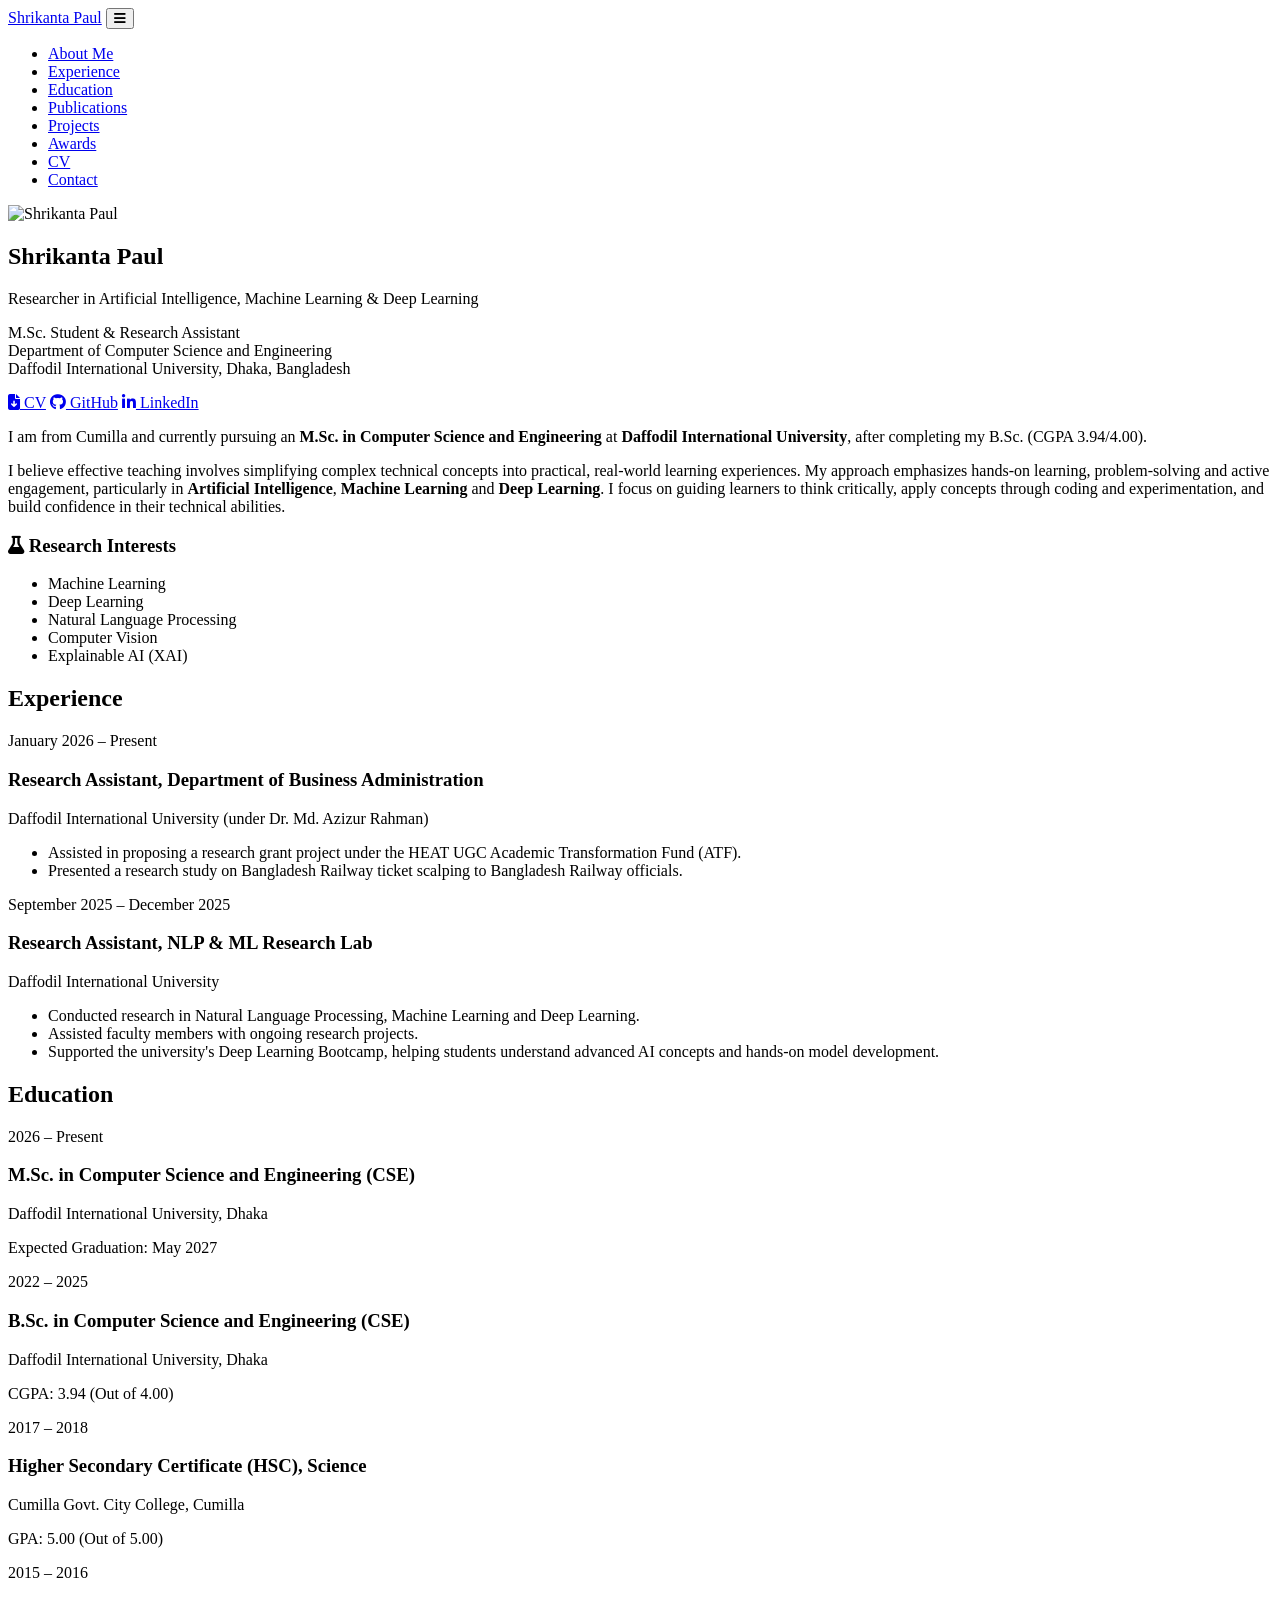
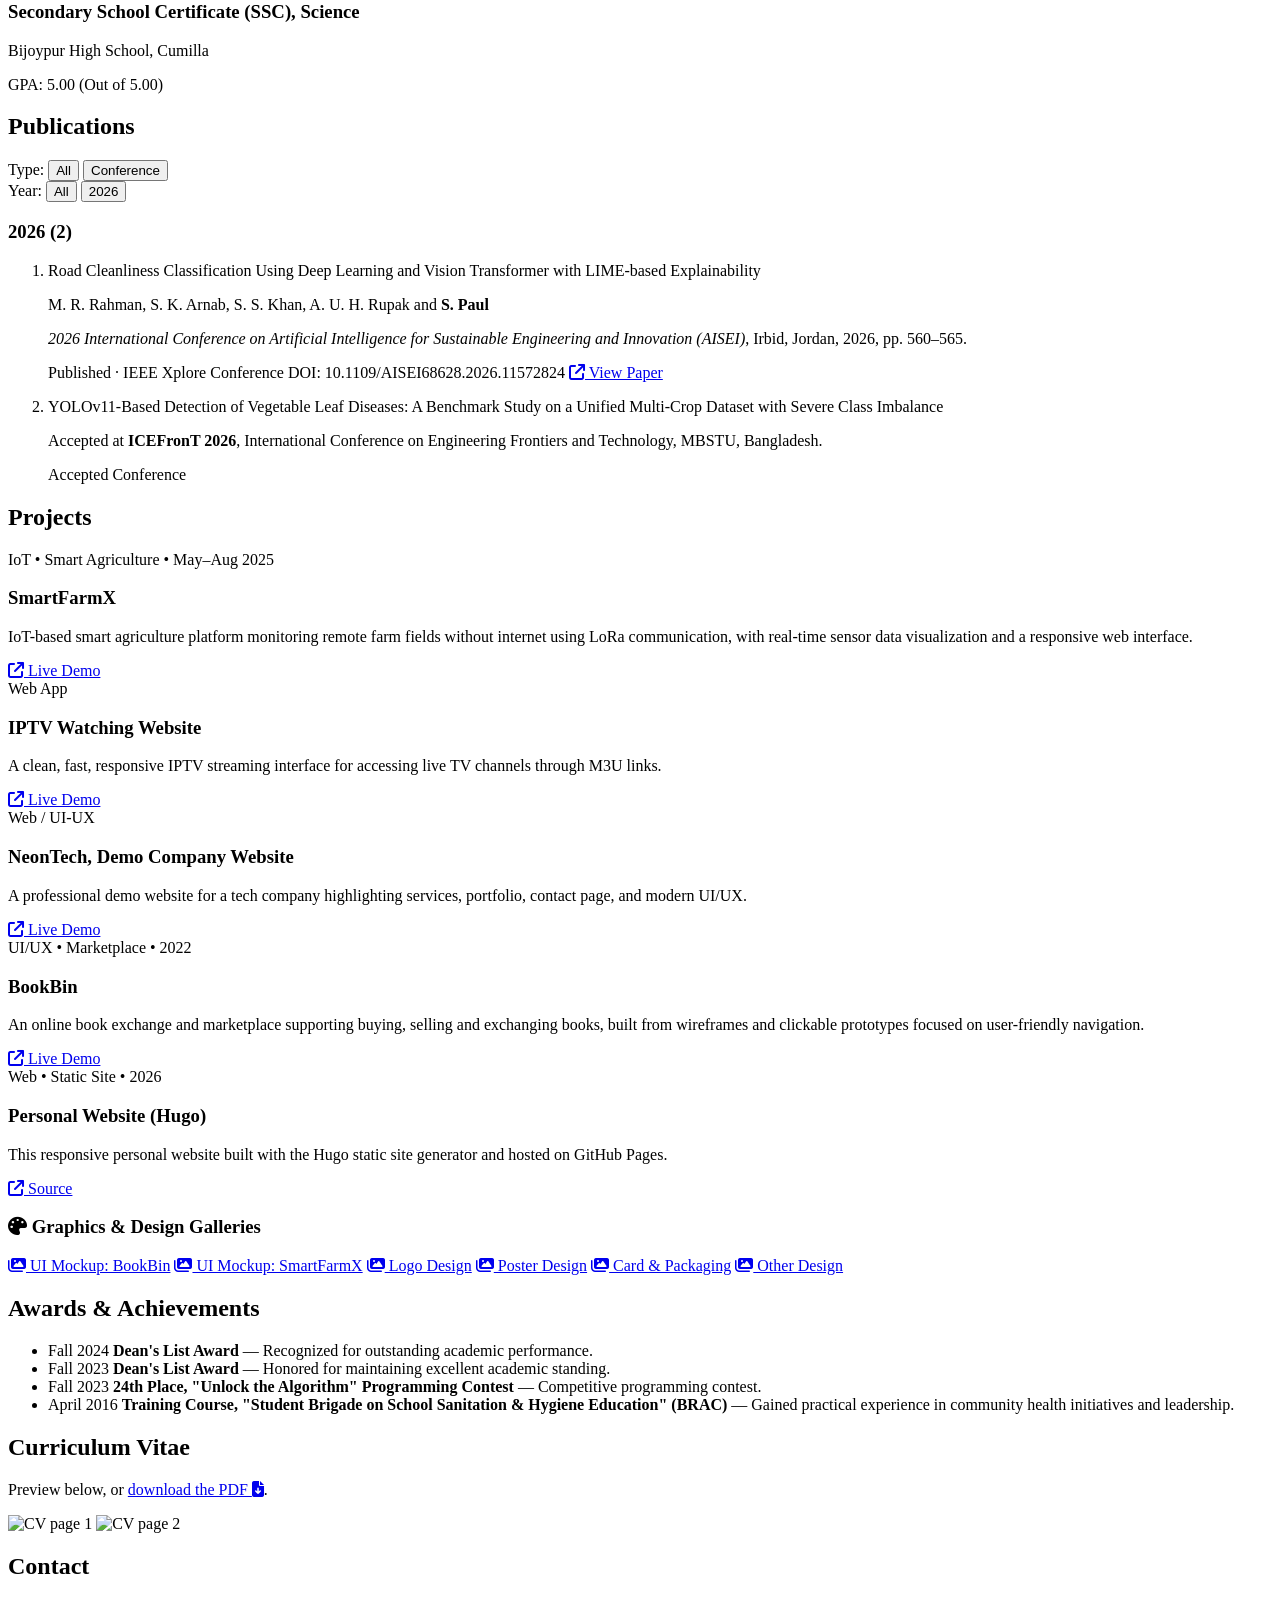
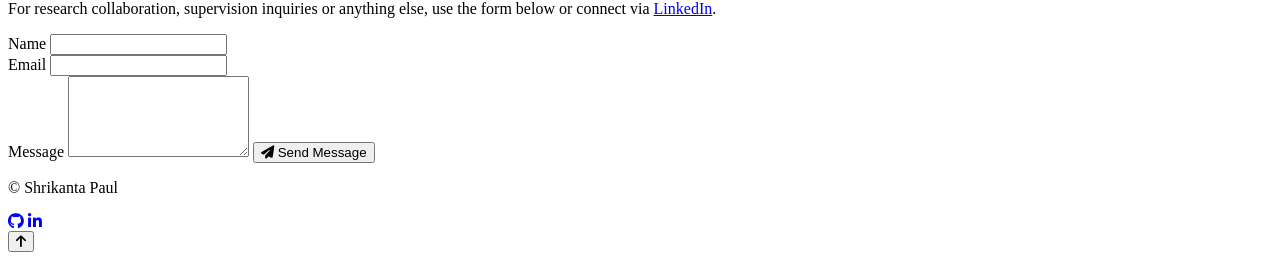
==== commit ddbfa05b: "Deploy: remove dummy publications" ====
--- a/index.html
+++ b/index.html
@@ -3,18 +3,12 @@
 <a href=https://github.com/spaul571 target=_blank rel=noopener class=plink><i class="fab fa-github"></i> GitHub</a>
 <a href=https://www.linkedin.com/in/spaul571/ target=_blank rel=noopener class=plink><i class="fab fa-linkedin-in"></i> LinkedIn</a></div></div></div><div class=bio><p>I am from Cumilla and currently pursuing an <strong>M.Sc. in Computer Science and Engineering</strong> at <strong>Daffodil International University</strong>, after completing my B.Sc. (CGPA 3.94/4.00).</p><p>I believe effective teaching involves simplifying complex technical concepts into practical, real-world learning experiences. My approach emphasizes hands-on learning, problem-solving and active engagement, particularly in <strong>Artificial Intelligence</strong>, <strong>Machine Learning</strong> and <strong>Deep Learning</strong>. I focus on guiding learners to think critically, apply concepts through coding and experimentation, and build confidence in their technical abilities.</p></div><div class=interests-block><h3 class=minihead><i class="fas fa-flask"></i> Research Interests</h3><ul class=interests><li>Machine Learning</li><li>Deep Learning</li><li>Natural Language Processing</li><li>Computer Vision</li><li>Explainable AI (XAI)</li></ul></div></section><section class=section id=experience><h2 class=section-title>Experience</h2><div class=exp-list><div class=exp><div class=exp-side>January 2026 – Present</div><div class=exp-body><h3>Research Assistant, Department of Business Administration</h3><p class=exp-org>Daffodil International University (under Dr. Md. Azizur Rahman)</p><ul><li>Assisted in proposing a research grant project under the HEAT UGC Academic Transformation Fund (ATF).</li><li>Presented a research study on Bangladesh Railway ticket scalping to Bangladesh Railway officials.</li></ul></div></div><div class=exp><div class=exp-side>September 2025 – December 2025</div><div class=exp-body><h3>Research Assistant, NLP & ML Research Lab</h3><p class=exp-org>Daffodil International University</p><ul><li>Conducted research in Natural Language Processing, Machine Learning and Deep Learning.</li><li>Assisted faculty members with ongoing research projects.</li><li>Supported the university's Deep Learning Bootcamp, helping students understand advanced AI concepts and hands-on model development.</li></ul></div></div></div></section><section class=section id=education><h2 class=section-title>Education</h2><div class=exp-list><div class=exp><div class=exp-side>2026 – Present</div><div class=exp-body><h3>M.Sc. in Computer Science and Engineering (CSE)</h3><p class=exp-org>Daffodil International University, Dhaka</p><p class=edu-detail>Expected Graduation: May 2027</p></div></div><div class=exp><div class=exp-side>2022 – 2025</div><div class=exp-body><h3>B.Sc. in Computer Science and Engineering (CSE)</h3><p class=exp-org>Daffodil International University, Dhaka</p><p class=edu-detail>CGPA: 3.94 (Out of 4.00)</p></div></div><div class=exp><div class=exp-side>2017 – 2018</div><div class=exp-body><h3>Higher Secondary Certificate (HSC), Science</h3><p class=exp-org>Cumilla Govt. City College, Cumilla</p><p class=edu-detail>GPA: 5.00 (Out of 5.00)</p></div></div><div class=exp><div class=exp-side>2015 – 2016</div><div class=exp-body><h3>Secondary School Certificate (SSC), Science</h3><p class=exp-org>Bijoypur High School, Cumilla</p><p class=edu-detail>GPA: 5.00 (Out of 5.00)</p></div></div></div></section><section class=section id=publications><h2 class=section-title>Publications</h2><div class=pub-filters><div class=filter-group data-filter-key=type><span class=filter-label>Type:</span>
 <button class="filter-btn active" data-filter=all>All</button>
-<button class=filter-btn data-filter=Conference>Conference</button>
-<button class=filter-btn data-filter=Journal>Journal</button></div><div class=filter-group data-filter-key=year><span class=filter-label>Year:</span>
+<button class=filter-btn data-filter=Conference>Conference</button></div><div class=filter-group data-filter-key=year><span class=filter-label>Year:</span>
 <button class="filter-btn active" data-filter=all>All</button>
-<button class=filter-btn data-filter=2026>2026</button>
-<button class=filter-btn data-filter=2025>2025</button>
-<button class=filter-btn data-filter=2024>2024</button></div></div><div class=pubs-wrap><div class=pub-year-group data-year=2026><h3 class=pub-year>2026 <span class=pub-count></span></h3><ol class=pub-list><li class=pub data-year=2026 data-type=Conference><p class=pub-title>Road Cleanliness Classification Using Deep Learning and Vision Transformer with LIME-based Explainability</p><p class=pub-authors>M. R. Rahman, S. K. Arnab, S. S. Khan, A. U. H. Rupak and <strong>S. Paul</strong></p><p class=pub-venue><em>2026 International Conference on Artificial Intelligence for Sustainable Engineering and Innovation (AISEI)</em>, Irbid, Jordan, 2026, pp. 560–565.</p><p class=pub-meta><span class=pub-status>Published · IEEE Xplore</span>
+<button class=filter-btn data-filter=2026>2026</button></div></div><div class=pubs-wrap><div class=pub-year-group data-year=2026><h3 class=pub-year>2026 <span class=pub-count></span></h3><ol class=pub-list><li class=pub data-year=2026 data-type=Conference><p class=pub-title>Road Cleanliness Classification Using Deep Learning and Vision Transformer with LIME-based Explainability</p><p class=pub-authors>M. R. Rahman, S. K. Arnab, S. S. Khan, A. U. H. Rupak and <strong>S. Paul</strong></p><p class=pub-venue><em>2026 International Conference on Artificial Intelligence for Sustainable Engineering and Innovation (AISEI)</em>, Irbid, Jordan, 2026, pp. 560–565.</p><p class=pub-meta><span class=pub-status>Published · IEEE Xplore</span>
 <span class=pub-type>Conference</span>
 <span class=pub-doi>DOI: 10.1109/AISEI68628.2026.11572824</span>
 <a href=https://ieeexplore.ieee.org/document/11572824 target=_blank rel=noopener class=pub-link><i class="fas fa-arrow-up-right-from-square"></i> View Paper</a></p></li><li class=pub data-year=2026 data-type=Conference><p class=pub-title>YOLOv11-Based Detection of Vegetable Leaf Diseases: A Benchmark Study on a Unified Multi-Crop Dataset with Severe Class Imbalance</p><p class=pub-venue>Accepted at <strong>ICEFronT 2026</strong>, International Conference on Engineering Frontiers and Technology, MBSTU, Bangladesh.</p><p class=pub-meta><span class=pub-status>Accepted</span>
-<span class=pub-type>Conference</span></p></li></ol></div><div class=pub-year-group data-year=2025><h3 class=pub-year>2025 <span class=pub-count></span></h3><ol class=pub-list><li class=pub data-year=2025 data-type=Journal><p class=pub-title>DUMMY Journal Paper: Test Entry for Filter Verification</p><p class=pub-authors><strong>S. Paul</strong> and T. Est</p><p class=pub-venue><em>Dummy Journal of Testing</em>, vol. 1, no. 1, 2025, pp. 1–10.</p><p class=pub-meta><span class=pub-status>Published</span>
-<span class=pub-type>Journal</span>
-<span class=pub-doi>DOI: 10.0000/DUMMY.2025.0000001</span></p></li></ol></div><div class=pub-year-group data-year=2024><h3 class=pub-year>2024 <span class=pub-count></span></h3><ol class=pub-list><li class=pub data-year=2024 data-type=Conference><p class=pub-title>DUMMY Conference Paper: Another Year Test Entry</p><p class=pub-venue><em>2024 Dummy Conference on Placeholder Research (DCPR)</em>, Dhaka, Bangladesh, 2024.</p><p class=pub-meta><span class=pub-status>Presented</span>
 <span class=pub-type>Conference</span></p></li></ol></div><p class=pub-empty hidden>No publications match the selected filters.</p></div><script>(function(){const e={type:"all",year:"all"},n=document.querySelectorAll(".pub-year-group"),s=document.querySelector(".pub-empty");function t(){let t=0;n.forEach(n=>{let s=0;n.querySelectorAll(".pub").forEach(t=>{const n=(e.type==="all"||t.dataset.type===e.type)&&(e.year==="all"||t.dataset.year===e.year);t.style.display=n?"":"none",n&&s++}),n.querySelector(".pub-count").textContent="("+s+")",n.style.display=s?"":"none",t+=s}),s.hidden=t>0}document.querySelectorAll(".filter-group").forEach(n=>{const s=n.dataset.filterKey;n.querySelectorAll(".filter-btn").forEach(o=>{o.addEventListener("click",()=>{e[s]=o.dataset.filter,n.querySelectorAll(".filter-btn").forEach(e=>e.classList.toggle("active",e===o)),t()})})}),t()})()</script></section><section class=section id=projects><h2 class=section-title>Projects</h2><div class=proj-grid><div class=proj><span class=proj-tag>IoT • Smart Agriculture • May–Aug 2025</span><h3>SmartFarmX</h3><p>IoT-based smart agriculture platform monitoring remote farm fields without internet using LoRa communication, with real-time sensor data visualization and a responsive web interface.</p><a href=https://smart-farm-x-web.vercel.app/ target=_blank rel=noopener class=proj-link><i class="fas fa-arrow-up-right-from-square"></i> Live Demo</a></div><div class=proj><span class=proj-tag>Web App</span><h3>IPTV Watching Website</h3><p>A clean, fast, responsive IPTV streaming interface for accessing live TV channels through M3U links.</p><a href=https://iptv-nine-mu.vercel.app/ target=_blank rel=noopener class=proj-link><i class="fas fa-arrow-up-right-from-square"></i> Live Demo</a></div><div class=proj><span class=proj-tag>Web / UI-UX</span><h3>NeonTech, Demo Company Website</h3><p>A professional demo website for a tech company highlighting services, portfolio, contact page, and modern UI/UX.</p><a href=https://neon-tech-lemon.vercel.app/ target=_blank rel=noopener class=proj-link><i class="fas fa-arrow-up-right-from-square"></i> Live Demo</a></div><div class=proj><span class=proj-tag>UI/UX • Marketplace • 2022</span><h3>BookBin</h3><p>An online book exchange and marketplace supporting buying, selling and exchanging books, built from wireframes and clickable prototypes focused on user-friendly navigation.</p><a href=https://book-bin.vercel.app/ target=_blank rel=noopener class=proj-link><i class="fas fa-arrow-up-right-from-square"></i> Live Demo</a></div><div class=proj><span class=proj-tag>Web • Static Site • 2026</span><h3>Personal Website (Hugo)</h3><p>This responsive personal website built with the Hugo static site generator and hosted on GitHub Pages.</p><a href=https://github.com/spaul571/spaul571.github.io target=_blank rel=noopener class=proj-link><i class="fas fa-arrow-up-right-from-square"></i> Source</a></div></div><h3 class="minihead gallery-head"><i class="fas fa-palette"></i> Graphics & Design Galleries</h3><div class=gallery-links><a href="https://drive.google.com/drive/folders/1dFiENhHYi3uqFHRtt2kC9nS1DutMg8PA?usp=sharing" target=_blank rel=noopener class=plink><i class="fas fa-images"></i> UI Mockup: BookBin</a>
 <a href="https://drive.google.com/drive/folders/19_RV44xCuXRyS_zGtEiZJJUvyyCZaxeF?usp=sharing" target=_blank rel=noopener class=plink><i class="fas fa-images"></i> UI Mockup: SmartFarmX</a>
 <a href="https://drive.google.com/drive/folders/1LIZGwn8Xtza4l0kOhp_63oBq0ILiDCh_?usp=sharing" target=_blank rel=noopener class=plink><i class="fas fa-images"></i> Logo Design</a>
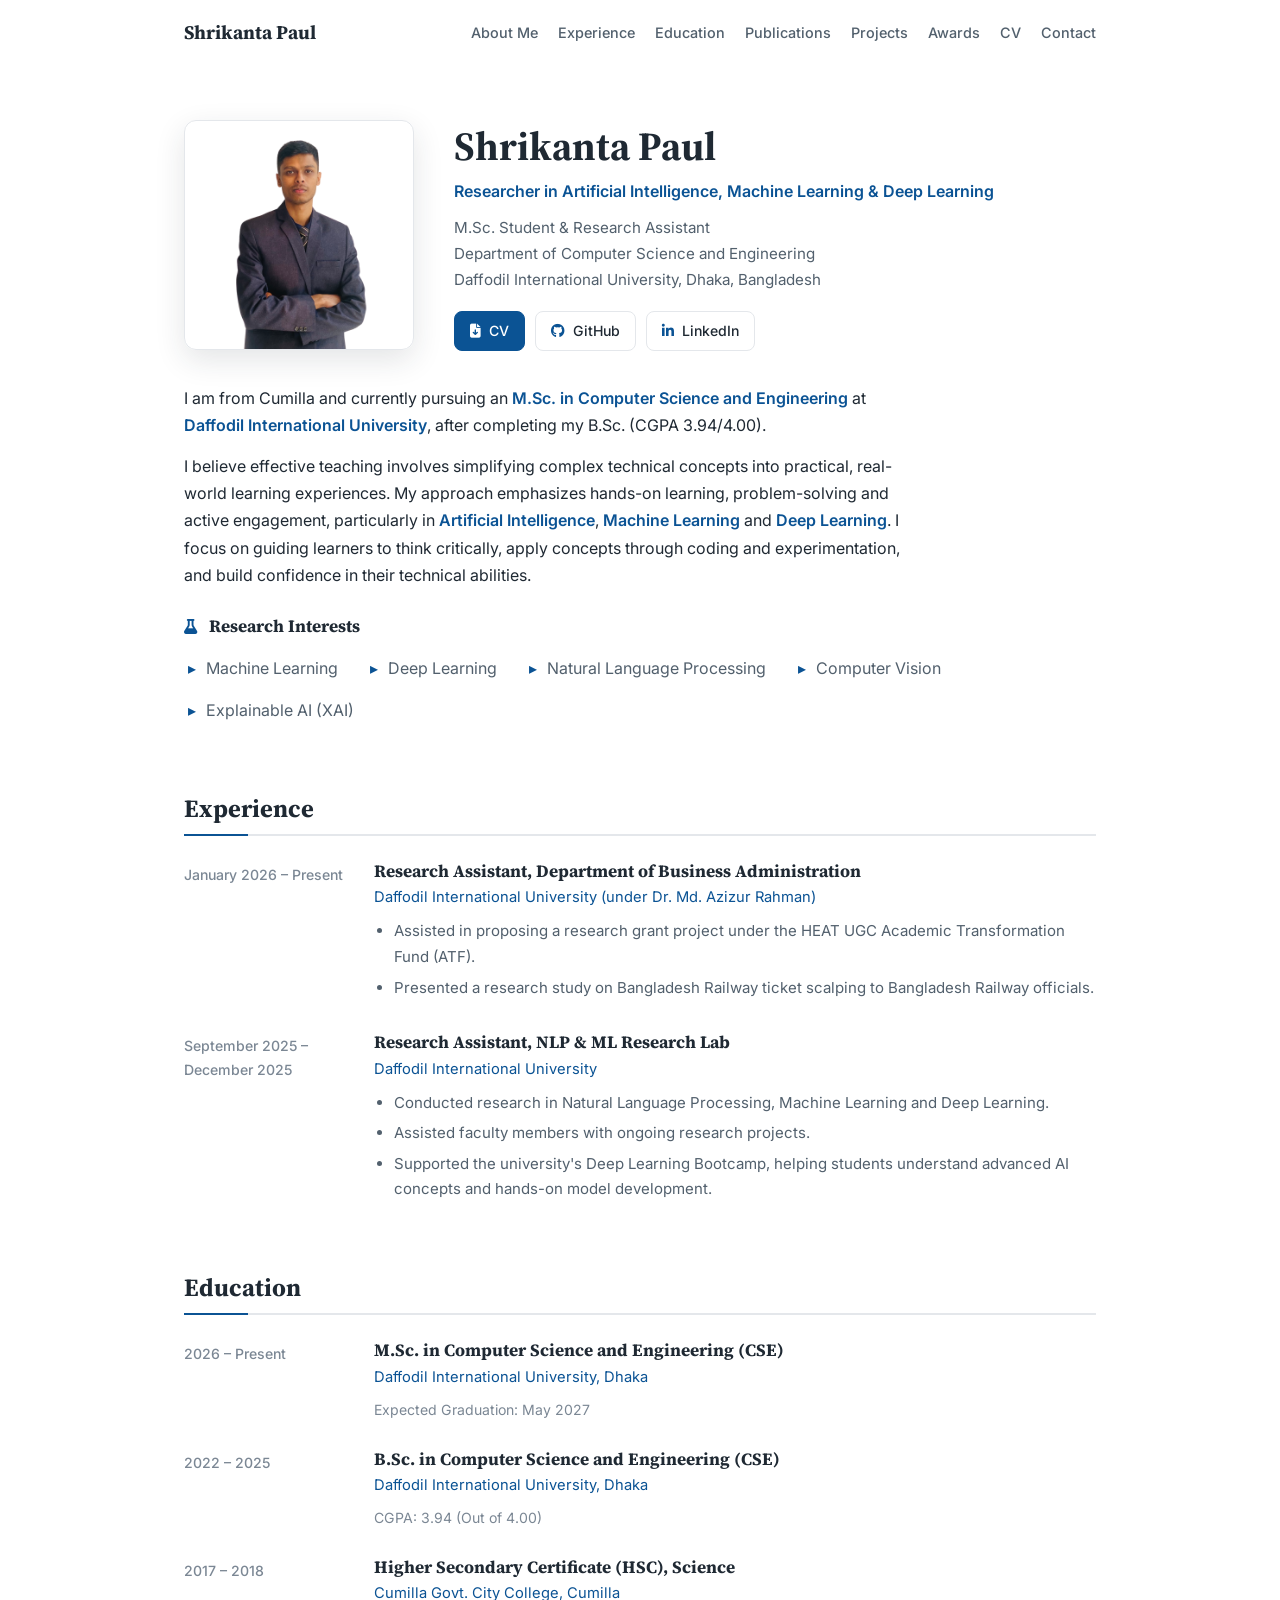
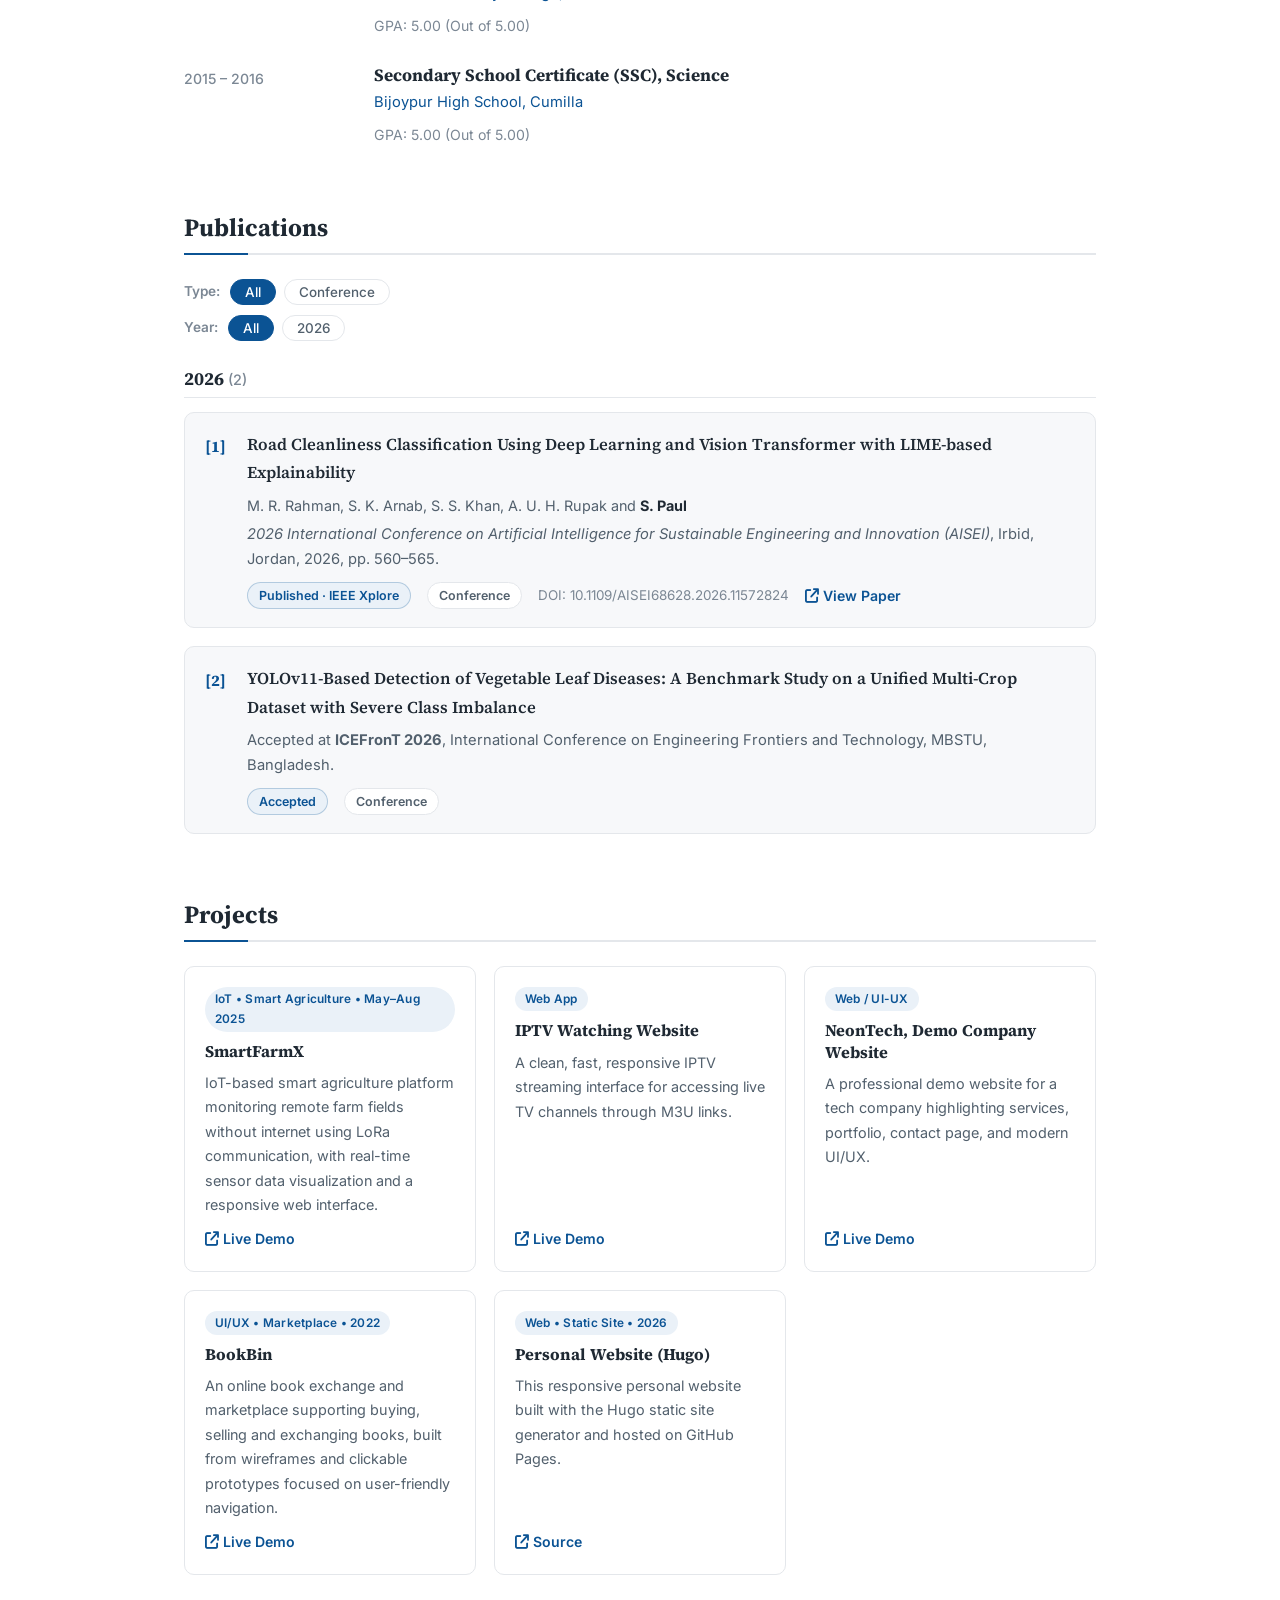
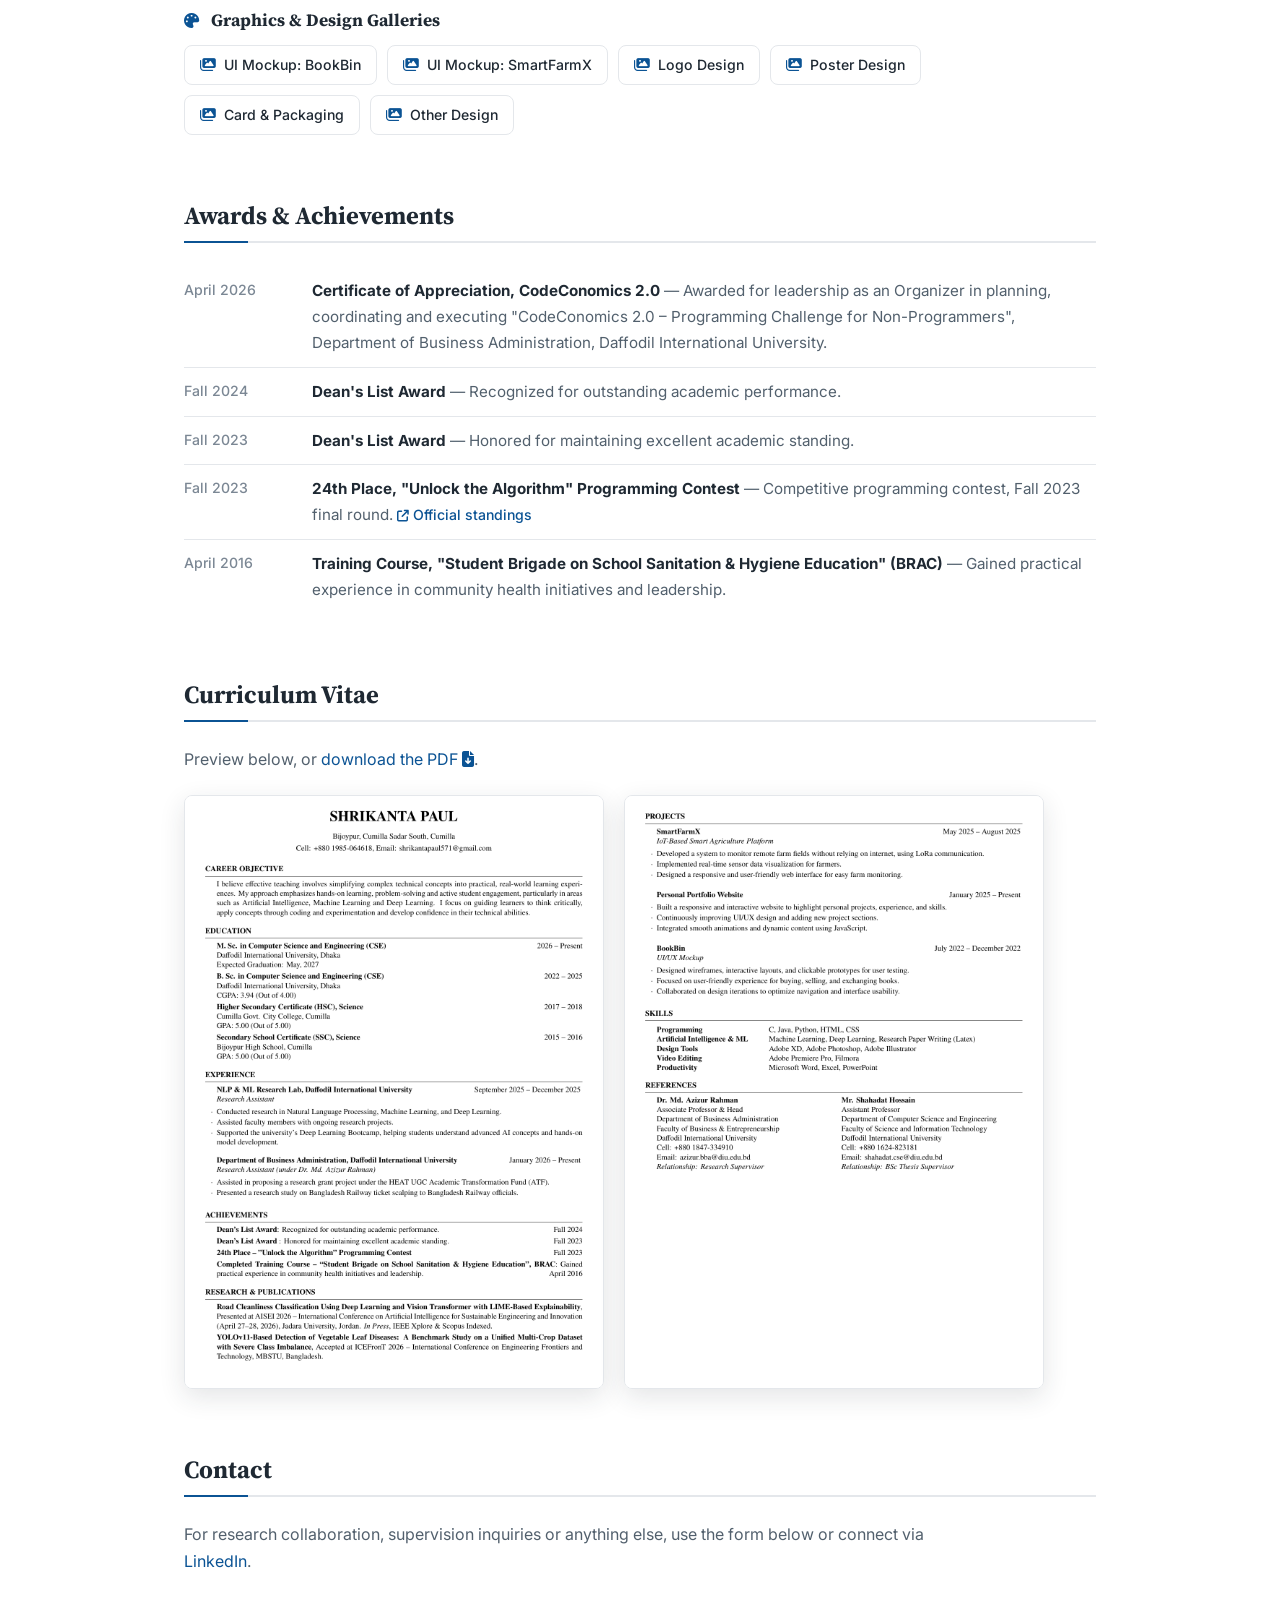
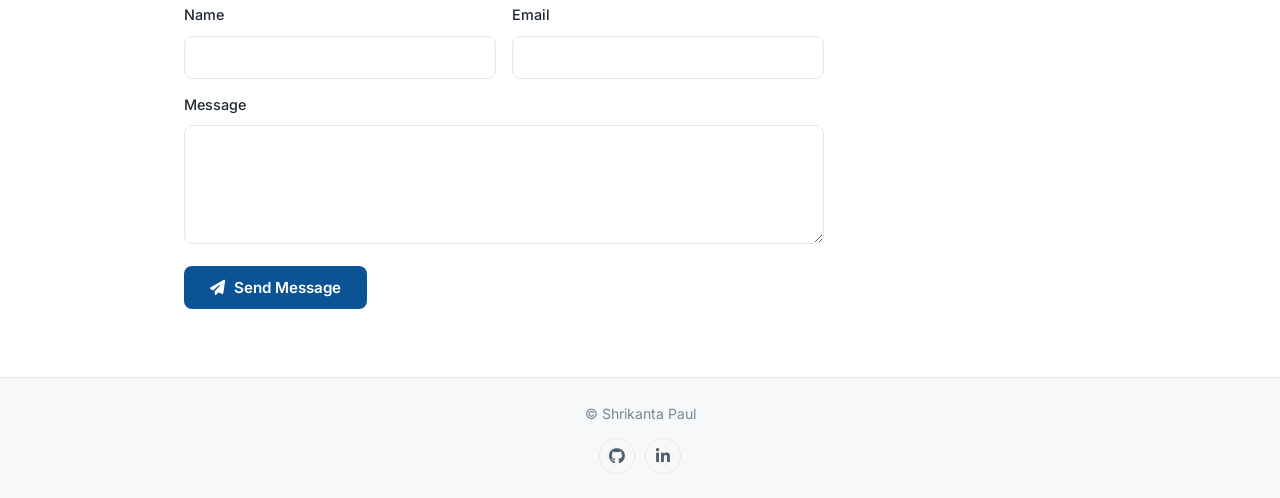
==== commit fc4439a6: "Deploy site 2026-07-25 14:38" ====
--- a/index.html
+++ b/index.html
@@ -1,4 +1,4 @@
-<!doctype html><html lang=en-us><head><meta name=generator content="Hugo 0.163.3"><meta charset=UTF-8><meta name=viewport content="width=device-width,initial-scale=1"><title>Shrikanta Paul | AI & ML Researcher</title><meta name=description content="Shrikanta Paul, AI and Machine Learning Researcher. M.Sc. CSE student exploring Artificial Intelligence, Machine Learning and Deep Learning."><link rel=icon href=/favicon.svg type=image/svg+xml><link rel=preconnect href=https://fonts.googleapis.com><link rel=preconnect href=https://fonts.gstatic.com crossorigin><link href="https://fonts.googleapis.com/css2?family=Source+Serif+4:ital,opsz,wght@0,8..60,400;0,8..60,600;0,8..60,700;1,8..60,400&family=Inter:wght@400;500;600&display=swap" rel=stylesheet><link rel=stylesheet href=https://cdnjs.cloudflare.com/ajax/libs/font-awesome/6.5.0/css/all.min.css><link rel=stylesheet href=/css/main.min.a2bba196ff5c4017986a9aeb77b59c8ac0eb6acfdda471c4b9be50183dd82ee7.css integrity="sha256-oruhlv9cQBeYaprrd7WcisDras/dpHHEub5QGD3YLuc="></head><body><header><nav><a href=#top class=nav-brand>Shrikanta Paul</a>
+<!doctype html><html lang=en-us><head><meta name=generator content="Hugo 0.163.3"><meta charset=UTF-8><meta name=viewport content="width=device-width,initial-scale=1"><title>Shrikanta Paul | AI & ML Researcher</title><meta name=description content="Shrikanta Paul, AI and Machine Learning Researcher. M.Sc. CSE student exploring Artificial Intelligence, Machine Learning and Deep Learning."><link rel=icon href=/favicon.svg type=image/svg+xml><link rel=preconnect href=https://fonts.googleapis.com><link rel=preconnect href=https://fonts.gstatic.com crossorigin><link href="https://fonts.googleapis.com/css2?family=Source+Serif+4:ital,opsz,wght@0,8..60,400;0,8..60,600;0,8..60,700;1,8..60,400&family=Inter:wght@400;500;600&display=swap" rel=stylesheet><link rel=stylesheet href=https://cdnjs.cloudflare.com/ajax/libs/font-awesome/6.5.0/css/all.min.css><link rel=stylesheet href=/css/main.min.0e1ac28208ec1cee06bb2bb4f5f7f3cb3d52a90c1d0139a5f24a735526dbcfc5.css integrity="sha256-DhrCggjsHO4Guyu09ffzyz1SqQwdATml8kpzVSbbz8U="></head><body><header><nav><a href=#top class=nav-brand>Shrikanta Paul</a>
 <button class=nav-toggle aria-label=Menu><i class="fas fa-bars"></i></button><ul id=navMenu><li><a href=#about>About Me</a></li><li><a href=#experience>Experience</a></li><li><a href=#education>Education</a></li><li><a href=#publications>Publications</a></li><li><a href=#projects>Projects</a></li><li><a href=#awards>Awards</a></li><li><a href=#cv>CV</a></li><li><a href=#contact>Contact</a></li></ul></nav></header><main id=top><section class="section profile" id=about><div class=profile-grid><div class=profile-photo><img src=/img/profile.png alt="Shrikanta Paul"></div><div class=profile-head><h1>Shrikanta Paul</h1><p class=profile-role>Researcher in Artificial Intelligence, Machine Learning & Deep Learning</p><p class=profile-affil>M.Sc. Student & Research Assistant<br>Department of Computer Science and Engineering<br>Daffodil International University, Dhaka, Bangladesh</p><div class=profile-links><a href=/files/Shrikanta_Paul_CV.pdf download class="plink plink-primary"><i class="fas fa-file-arrow-down"></i> CV</a>
 <a href=https://github.com/spaul571 target=_blank rel=noopener class=plink><i class="fab fa-github"></i> GitHub</a>
 <a href=https://www.linkedin.com/in/spaul571/ target=_blank rel=noopener class=plink><i class="fab fa-linkedin-in"></i> LinkedIn</a></div></div></div><div class=bio><p>I am from Cumilla and currently pursuing an <strong>M.Sc. in Computer Science and Engineering</strong> at <strong>Daffodil International University</strong>, after completing my B.Sc. (CGPA 3.94/4.00).</p><p>I believe effective teaching involves simplifying complex technical concepts into practical, real-world learning experiences. My approach emphasizes hands-on learning, problem-solving and active engagement, particularly in <strong>Artificial Intelligence</strong>, <strong>Machine Learning</strong> and <strong>Deep Learning</strong>. I focus on guiding learners to think critically, apply concepts through coding and experimentation, and build confidence in their technical abilities.</p></div><div class=interests-block><h3 class=minihead><i class="fas fa-flask"></i> Research Interests</h3><ul class=interests><li>Machine Learning</li><li>Deep Learning</li><li>Natural Language Processing</li><li>Computer Vision</li><li>Explainable AI (XAI)</li></ul></div></section><section class=section id=experience><h2 class=section-title>Experience</h2><div class=exp-list><div class=exp><div class=exp-side>January 2026 – Present</div><div class=exp-body><h3>Research Assistant, Department of Business Administration</h3><p class=exp-org>Daffodil International University (under Dr. Md. Azizur Rahman)</p><ul><li>Assisted in proposing a research grant project under the HEAT UGC Academic Transformation Fund (ATF).</li><li>Presented a research study on Bangladesh Railway ticket scalping to Bangladesh Railway officials.</li></ul></div></div><div class=exp><div class=exp-side>September 2025 – December 2025</div><div class=exp-body><h3>Research Assistant, NLP & ML Research Lab</h3><p class=exp-org>Daffodil International University</p><ul><li>Conducted research in Natural Language Processing, Machine Learning and Deep Learning.</li><li>Assisted faculty members with ongoing research projects.</li><li>Supported the university's Deep Learning Bootcamp, helping students understand advanced AI concepts and hands-on model development.</li></ul></div></div></div></section><section class=section id=education><h2 class=section-title>Education</h2><div class=exp-list><div class=exp><div class=exp-side>2026 – Present</div><div class=exp-body><h3>M.Sc. in Computer Science and Engineering (CSE)</h3><p class=exp-org>Daffodil International University, Dhaka</p><p class=edu-detail>Expected Graduation: May 2027</p></div></div><div class=exp><div class=exp-side>2022 – 2025</div><div class=exp-body><h3>B.Sc. in Computer Science and Engineering (CSE)</h3><p class=exp-org>Daffodil International University, Dhaka</p><p class=edu-detail>CGPA: 3.94 (Out of 4.00)</p></div></div><div class=exp><div class=exp-side>2017 – 2018</div><div class=exp-body><h3>Higher Secondary Certificate (HSC), Science</h3><p class=exp-org>Cumilla Govt. City College, Cumilla</p><p class=edu-detail>GPA: 5.00 (Out of 5.00)</p></div></div><div class=exp><div class=exp-side>2015 – 2016</div><div class=exp-body><h3>Secondary School Certificate (SSC), Science</h3><p class=exp-org>Bijoypur High School, Cumilla</p><p class=edu-detail>GPA: 5.00 (Out of 5.00)</p></div></div></div></section><section class=section id=publications><h2 class=section-title>Publications</h2><div class=pub-filters><div class=filter-group data-filter-key=type><span class=filter-label>Type:</span>
@@ -14,12 +14,18 @@
 <a href="https://drive.google.com/drive/folders/1LIZGwn8Xtza4l0kOhp_63oBq0ILiDCh_?usp=sharing" target=_blank rel=noopener class=plink><i class="fas fa-images"></i> Logo Design</a>
 <a href="https://drive.google.com/drive/folders/1N9jx-7cYmVI6q_qzzs6HKSzXKYJD4tTV?usp=sharing" target=_blank rel=noopener class=plink><i class="fas fa-images"></i> Poster Design</a>
 <a href="https://drive.google.com/drive/folders/13kSblbI6_4yY5yyubV-zOzgXqsFllXiB?usp=sharing" target=_blank rel=noopener class=plink><i class="fas fa-images"></i> Card & Packaging</a>
-<a href="https://drive.google.com/drive/folders/1x_8MqnDj3zU004iTFVY1QnDr-uJ0KNbg?usp=sharing" target=_blank rel=noopener class=plink><i class="fas fa-images"></i> Other Design</a></div></section><section class=section id=awards><h2 class=section-title>Awards & Achievements</h2><ul class=award-list><li><span class=award-year>Fall 2024</span>
-<span class=award-text><strong>Dean's List Award</strong> — Recognized for outstanding academic performance.</span></li><li><span class=award-year>Fall 2023</span>
-<span class=award-text><strong>Dean's List Award</strong> — Honored for maintaining excellent academic standing.</span></li><li><span class=award-year>Fall 2023</span>
-<span class=award-text><strong>24th Place, "Unlock the Algorithm" Programming Contest</strong> — Competitive programming contest.</span></li><li><span class=award-year>April 2016</span>
-<span class=award-text><strong>Training Course, "Student Brigade on School Sanitation & Hygiene Education" (BRAC)</strong> — Gained practical experience in community health initiatives and leadership.</span></li></ul></section><section class=section id=cv><h2 class=section-title>Curriculum Vitae</h2><p class=cv-lead>Preview below, or <a href=/files/Shrikanta_Paul_CV.pdf download>download the PDF <i class="fas fa-file-arrow-down"></i></a>.</p><div class=resume-preview><img src=/img/resume-page-1.png alt="CV page 1" loading=lazy>
-<img src=/img/resume-page-2.png alt="CV page 2" loading=lazy></div></section><section class=section id=contact><h2 class=section-title>Contact</h2><p class=cv-lead>For research collaboration, supervision inquiries or anything else, use the form below or connect via <a href=https://www.linkedin.com/in/spaul571/ target=_blank rel=noopener>LinkedIn</a>.</p><form class=contact-form action=https://formsubmit.co/paul15-4868@diu.edu.bd method=POST><input type=hidden name=_subject value="New message from personal website">
+<a href="https://drive.google.com/drive/folders/1x_8MqnDj3zU004iTFVY1QnDr-uJ0KNbg?usp=sharing" target=_blank rel=noopener class=plink><i class="fas fa-images"></i> Other Design</a></div></section><section class=section id=awards><h2 class=section-title>Awards & Achievements</h2><ul class=award-list><li class=has-preview><span class=award-year>April 2026</span>
+<span class=award-text><strong>Certificate of Appreciation, CodeConomics 2.0</strong> — Awarded for leadership as an Organizer in planning, coordinating and executing "CodeConomics 2.0 – Programming Challenge for Non-Programmers", Department of Business Administration, Daffodil International University.</span>
+<span class="award-preview js-zoom" role=button tabindex=0 aria-label="View the Certificate of Appreciation, CodeConomics 2.0 certificate full size"><img src=/img/codeconomics-certificate.jpg alt="Certificate of Appreciation, CodeConomics 2.0 certificate" loading=lazy></span></li><li class=has-preview><span class=award-year>Fall 2024</span>
+<span class=award-text><strong>Dean's List Award</strong> — Recognized for outstanding academic performance.</span>
+<span class="award-preview js-zoom" role=button tabindex=0 aria-label="View the Dean's List Award certificate full size"><img src=/img/dean-list-fall-2024.jpg alt="Dean's List Award certificate" loading=lazy></span></li><li class=has-preview><span class=award-year>Fall 2023</span>
+<span class=award-text><strong>Dean's List Award</strong> — Honored for maintaining excellent academic standing.</span>
+<span class="award-preview js-zoom" role=button tabindex=0 aria-label="View the Dean's List Award certificate full size"><img src=/img/dean-list-fall-2023.jpg alt="Dean's List Award certificate" loading=lazy></span></li><li><span class=award-year>Fall 2023</span>
+<span class=award-text><strong>24th Place, "Unlock the Algorithm" Programming Contest</strong> — Competitive programming contest, Fall 2023 final round.
+<a href=https://toph.co/c/unlock-the-algorithm-fall-23-final/standings target=_blank rel=noopener class=award-link><i class="fas fa-arrow-up-right-from-square"></i> Official standings</a></span></li><li class=has-preview><span class=award-year>April 2016</span>
+<span class=award-text><strong>Training Course, "Student Brigade on School Sanitation & Hygiene Education" (BRAC)</strong> — Gained practical experience in community health initiatives and leadership.</span>
+<span class="award-preview js-zoom" role=button tabindex=0 aria-label='View the Training Course, "Student Brigade on School Sanitation & Hygiene Education" (BRAC) certificate full size'><img src=/img/brac-training-2016.jpg alt='Training Course, "Student Brigade on School Sanitation & Hygiene Education" (BRAC) certificate' loading=lazy></span></li></ul></section><section class=section id=cv><h2 class=section-title>Curriculum Vitae</h2><p class=cv-lead>Preview below, or <a href=/files/Shrikanta_Paul_CV.pdf download>download the PDF <i class="fas fa-file-arrow-down"></i></a>.</p><div class=resume-preview><img class=js-zoom role=button tabindex=0 src=/img/resume-page-1.png alt="CV page 1" loading=lazy>
+<img class=js-zoom role=button tabindex=0 src=/img/resume-page-2.png alt="CV page 2" loading=lazy></div></section><div class=cert-lightbox id=certLightbox aria-hidden=true><img src alt></div><script>(function(){const e=document.getElementById("certLightbox"),t=e.querySelector("img");function n(){e.classList.remove("open"),e.setAttribute("aria-hidden","true"),document.body.classList.remove("lightbox-open")}function s(n,s){t.src=n,t.alt=s,e.classList.add("open"),e.setAttribute("aria-hidden","false"),document.body.classList.add("lightbox-open")}document.querySelectorAll(".js-zoom").forEach(e=>{const t=e.matches("img")?e:e.querySelector("img"),n=t.getAttribute("src"),o=t.getAttribute("alt")||e.getAttribute("aria-label")||"";e.addEventListener("click",()=>s(n,o)),e.addEventListener("keydown",e=>{(e.key==="Enter"||e.key===" ")&&(e.preventDefault(),s(n,o))})}),e.addEventListener("click",n),document.addEventListener("keydown",e=>{e.key==="Escape"&&n()})})()</script><section class=section id=contact><h2 class=section-title>Contact</h2><p class=cv-lead>For research collaboration, supervision inquiries or anything else, use the form below or connect via <a href=https://www.linkedin.com/in/spaul571/ target=_blank rel=noopener>LinkedIn</a>.</p><form class=contact-form action=https://formsubmit.co/shrikantapaul571@gmail.com method=POST><input type=hidden name=_subject value="New message from personal website">
 <input type=hidden name=_captcha value=false>
 <input type=hidden name=_template value=table><div class=form-row><div><label for=name>Name</label>
 <input type=text id=name name=name required></div><div><label for=email>Email</label>
